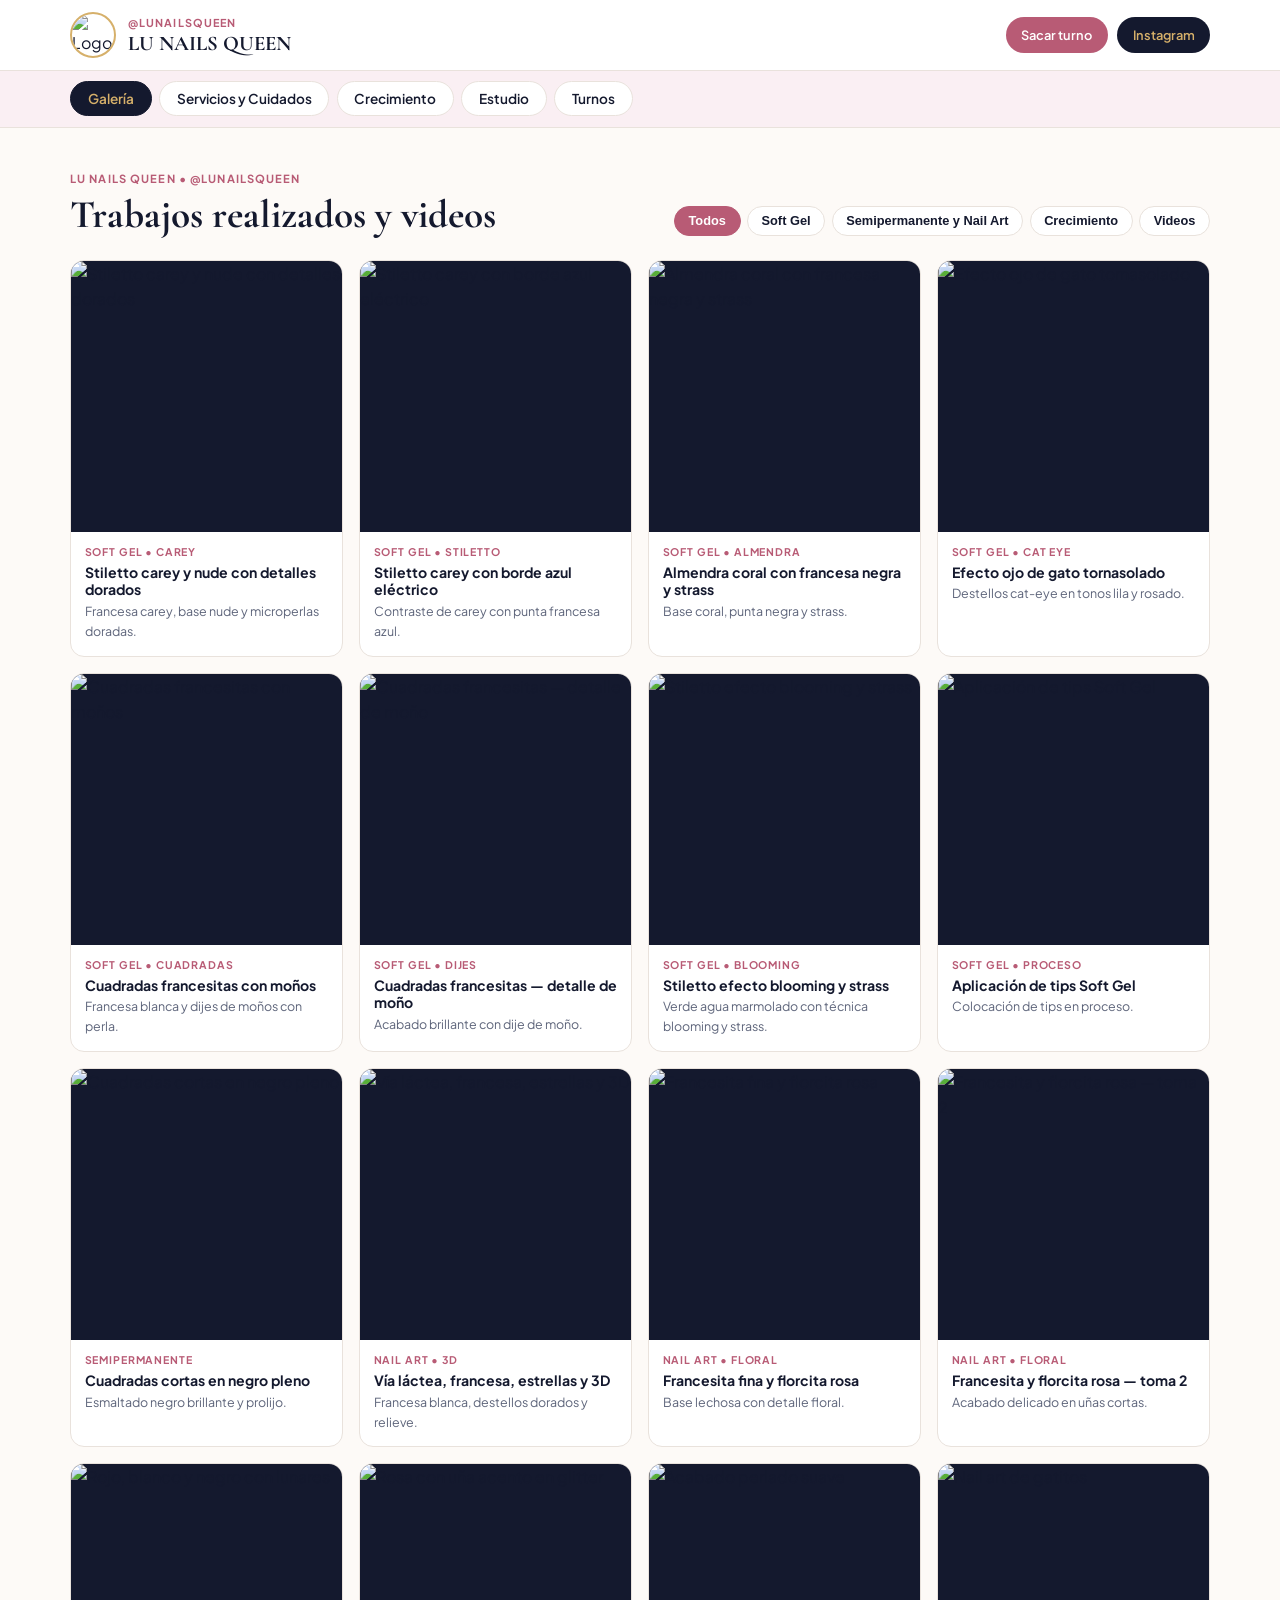
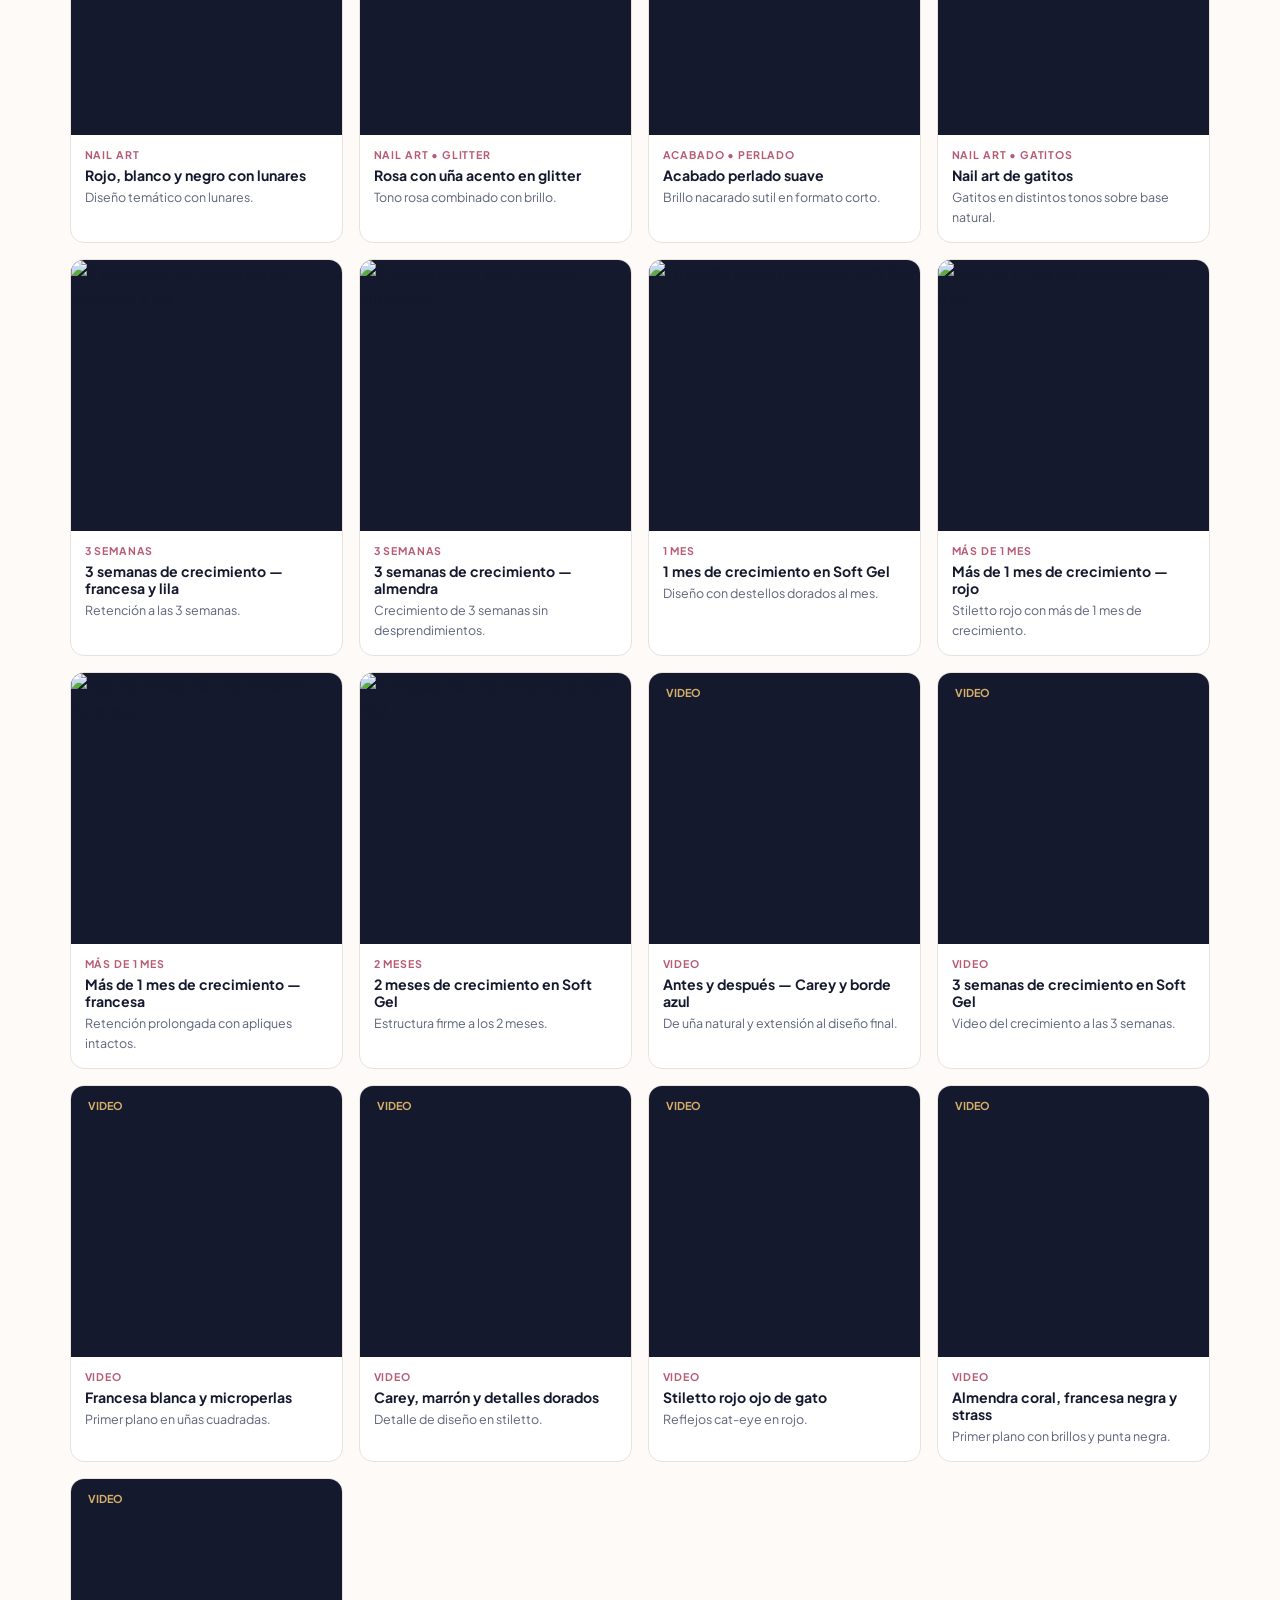
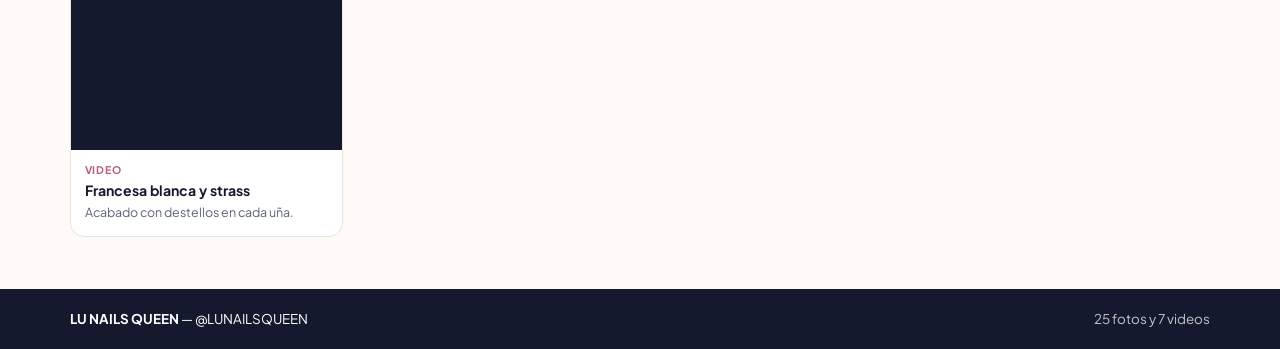
==== index.html @ 3d51d1a7 "Add files via upload" ====
<!DOCTYPE html>
<html lang="es">
<head>
  <meta charset="UTF-8" />
  <meta name="viewport" content="width=device-width, initial-scale=1.0" />
  <title>LU NAILS QUEEN — @LUNAILSQUEEN</title>
  <link rel="preconnect" href="https://fonts.googleapis.com" />
  <link rel="preconnect" href="https://fonts.gstatic.com" crossorigin />
  <link
    href="https://fonts.googleapis.com/css2?family=Cormorant+Garamond:wght@600;700&family=Plus+Jakarta+Sans:wght@400;500;600;700&display=swap"
    rel="stylesheet"
  />
  <!-- Ruta relativa a la hoja de estilos en la misma carpeta -->
  <link rel="stylesheet" href="styles.css" />
</head>
<body>
  <header class="topbar">
    <div class="wrap topbar-inner">
      <a href="#top" class="brand" data-tab-jump="galeria">
        <img id="logo-img" alt="Logo LU NAILS QUEEN" />
        <div>
          <span class="handle">@LUNAILSQUEEN</span>
          <strong>LU NAILS QUEEN</strong>
        </div>
      </a>
      <div class="actions">
        <button type="button" class="btn rose sm" data-tab-jump="turnos">Sacar turno</button>
        <a
          href="https://www.instagram.com/lunailsqueen/"
          target="_blank"
          rel="noopener noreferrer"
          class="btn primary sm"
        >
          Instagram
        </a>
      </div>
    </div>
  </header>

  <nav class="tabs-nav" aria-label="Secciones">
    <div class="wrap tabs-row" role="tablist">
      <button type="button" class="tab-btn active" role="tab" aria-selected="true" data-tab="galeria">
        Galería
      </button>
      <button type="button" class="tab-btn" role="tab" aria-selected="false" data-tab="servicios">
        Servicios y Cuidados
      </button>
      <button type="button" class="tab-btn" role="tab" aria-selected="false" data-tab="crecimiento">
        Crecimiento
      </button>
      <button type="button" class="tab-btn" role="tab" aria-selected="false" data-tab="estudio">
        Estudio
      </button>
      <button type="button" class="tab-btn" role="tab" aria-selected="false" data-tab="turnos">
        Turnos
      </button>
    </div>
  </nav>

  <main class="main" id="top">
    <div class="wrap">
      <!-- Pestaña 1: Galería -->
      <section id="panel-galeria" class="panel active" role="tabpanel">
        <div class="panel-head">
          <div>
            <span class="tag">LU NAILS QUEEN • @LUNAILSQUEEN</span>
            <h1>Trabajos realizados y videos</h1>
          </div>
          <div class="filters" id="filters"></div>
        </div>
        <div class="grid" id="gallery"></div>
      </section>

      <!-- Pestaña 2: Servicios y Cuidados -->
      <section id="panel-servicios" class="panel" role="tabpanel">
        <div class="panel-head">
          <div>
            <span class="tag">Técnicas y mantenimiento</span>
            <h2>Servicios y cuidado de la uña natural</h2>
            <p class="sub">
              Conocé cada servicio y respetá los tiempos recomendados para cuidar la uña natural.
            </p>
          </div>
        </div>

        <div class="services-grid">
          <article class="service-card">
            <span class="tag">Sobre uña natural</span>
            <h3>Esmaltado Semipermanente</h3>
            <p>
              Se realiza sobre la uña natural con esmaltes especiales que secan y endurecen mediante una lámpara UV/LED, aportando color, brillo y mayor duración que un esmalte convencional.
            </p>
            <p>
              No aporta una extensión ni un refuerzo estructural significativo. Se recomienda realizar el retiro profesional para evitar dañar la lámina ungueal.
            </p>
            <div class="service-foot">
              <span class="service-time">Duración aproximada: 15 a 21 días</span>
              <button type="button" class="btn primary sm" data-book="Esmaltado Semipermanente">
                Pedir turno
              </button>
            </div>
          </article>

          <article class="service-card">
            <span class="tag">Refuerzo sobre uña natural</span>
            <h3>Kapping Gel</h3>
            <p>
              Consiste en aplicar una capa de gel constructor o material de refuerzo sobre la uña natural, sin modificar considerablemente su largo.
            </p>
            <p>
              Su función es aportar mayor estructura, resistencia y protección, ayudando a prevenir quiebres y permitiendo mantener el largo natural de las uñas. Es ideal para fortalecer sin recurrir a una extensión.
            </p>
            <div class="service-foot">
              <span class="service-time">Mantenimiento recomendado: cada 15 a 21 días</span>
              <button type="button" class="btn primary sm" data-book="Kapping Gel">
                Pedir turno
              </button>
            </div>
          </article>

          <article class="service-card">
            <span class="tag">Extensión flexible</span>
            <h3>Soft Gel</h3>
            <p>
              Sistema de extensión de uñas que utiliza tips de gel flexible que cubren la superficie de la uña natural y se adhieren mediante un gel especial, curado en lámpara UV/LED.
            </p>
            <p>
              Permite modificar el largo y la forma con un acabado uniforme, delicado y natural, sin realizar una construcción tradicional con acrílico o gel esculpido.
            </p>
            <div class="service-foot">
              <span class="service-time">
                Mantenimiento: cada 15 a 21 días (hasta 28 días en casos muy especiales, previa evaluación profesional)
              </span>
              <button type="button" class="btn primary sm" data-book="Soft Gel">
                Pedir turno
              </button>
            </div>
          </article>
        </div>

        <aside class="care-card">
          <span class="tag">Salud ungueal</span>
          <h3>Importancia del retiro y renovación del servicio</h3>
          <p>
            El retiro y la renovación del producto deben realizarse cada <strong>15 a 21 días (2 a 3 semanas)</strong>, dependiendo del crecimiento natural de la uña y del estado del servicio. Respetar estos tiempos es fundamental para mantener la salud de la uña natural y evitar posibles complicaciones.
          </p>
          <p>
            A medida que la uña crece, el producto pierde su distribución y equilibrio inicial, lo que puede generar desprendimientos entre el material y la uña natural. Cuando se producen estos espacios, puede ingresar y quedar retenida humedad, creando un ambiente favorable para la proliferación de bacterias y hongos. Además, el crecimiento modifica el punto de equilibrio y puede generar mayor efecto de palanca, aumentando el riesgo de quiebres, lesiones y daños en la uña natural.
          </p>
          <p>
            Superar los 21 días no significa que necesariamente se desarrollarán hongos o bacterias; sin embargo, cuando existen desprendimientos, filtraciones o acumulación de humedad, el riesgo aumenta. Por este motivo se recomienda no prolongar innecesariamente el tiempo entre servicios y realizar el retiro correspondiente, evaluar el estado de la uña natural y renovar dentro del período indicado (en Soft Gel, no prolongar más allá de los 21 días de forma habitual; solo hasta 28 días en casos muy especiales previa evaluación profesional).
          </p>
        </aside>
      </section>

      <!-- Pestaña 3: Crecimiento -->
      <section id="panel-crecimiento" class="panel" role="tabpanel">
        <div class="panel-head">
          <div>
            <span class="tag">Duración comprobada</span>
            <h2>Crecimiento en Soft Gel</h2>
            <p class="sub">Registros a las 3 semanas, 1 mes, más de 1 mes y 2 meses.</p>
          </div>
          <button type="button" class="btn rose sm" data-book="Retiro y renovación">
            Pedir turno de renovación
          </button>
        </div>
        <div class="grid" id="growth"></div>
      </section>

      <!-- Pestaña 4: Estudio -->
      <section id="panel-estudio" class="panel" role="tabpanel">
        <div class="studio-grid">
          <div class="studio-pics">
            <img id="studio-work-img" alt="Lu trabajando en el estudio" />
            <img id="studio-tips-img" alt="Aplicación de tips Soft Gel" />
          </div>
          <div class="studio-copy">
            <span class="tag">El espacio</span>
            <h2>Atención cuidada en cada detalle</h2>
            <p>
              Desde la preparación de la uña natural y colocación de tips Soft Gel hasta diseños con ojo de gato, blooming, francesitas, strass y dijes.
            </p>
            <div class="actions">
              <button type="button" class="btn rose" data-tab-jump="turnos">Sacar turno</button>
              <a
                href="https://www.instagram.com/lunailsqueen/"
                target="_blank"
                rel="noopener noreferrer"
                class="btn primary"
              >
                @LUNAILSQUEEN
              </a>
            </div>
          </div>
        </div>
      </section>

      <!-- Pestaña 5: Turnos -->
      <section id="panel-turnos" class="panel" role="tabpanel">
        <div class="panel-head">
          <div>
            <span class="tag">Reservas</span>
            <h2>Sacar turno</h2>
            <p class="sub">Completá los datos para enviar tu consulta por WhatsApp o copiar el mensaje.</p>
          </div>
        </div>

        <div class="booking-box">
          <form class="booking-form" id="booking-form">
            <div class="form-row">
              <div class="field">
                <label for="client-name">Tu nombre</label>
                <input type="text" id="client-name" placeholder="Ej: Valentina" required />
              </div>
              <div class="field">
                <label for="service-select">Servicio</label>
                <select id="service-select">
                  <option value="Soft Gel">Soft Gel</option>
                  <option value="Kapping Gel">Kapping Gel</option>
                  <option value="Esmaltado Semipermanente">Esmaltado Semipermanente</option>
                  <option value="Retiro y renovación">Retiro y renovación</option>
                </select>
              </div>
            </div>

            <div class="form-row">
              <div class="field">
                <label for="pref-day">Día preferido</label>
                <input type="text" id="pref-day" placeholder="Ej: Esta semana / Viernes" />
              </div>
              <div class="field">
                <label for="pref-time">Horario preferido</label>
                <select id="pref-time">
                  <option value="Mañana">Mañana</option>
                  <option value="Tarde">Tarde</option>
                  <option value="A coordinar">A coordinar</option>
                </select>
              </div>
            </div>

            <div class="field">
              <label for="design-notes">Formato, largo o diseño</label>
              <textarea id="design-notes" placeholder="Contanos qué estilo te gusta o si tenés producto actual..."></textarea>
            </div>

            <p class="status-note" id="booking-status"></p>

            <div class="actions">
              <button type="submit" class="btn rose">Enviar por WhatsApp</button>
              <button type="button" class="btn ghost" id="copy-msg">Copiar mensaje</button>
              <a
                href="https://www.instagram.com/lunailsqueen/"
                target="_blank"
                rel="noopener noreferrer"
                class="btn primary"
              >
                Abrir Instagram
              </a>
            </div>
          </form>
        </div>
      </section>
    </div>
  </main>

  <footer class="foot">
    <div class="wrap foot-inner">
      <span><strong>LU NAILS QUEEN</strong> — @LUNAILSQUEEN</span>
      <span id="summary"></span>
    </div>
  </footer>

  <!-- Visor ampliado para fotos y videos -->
  <div class="viewer" id="viewer" aria-hidden="true">
    <div class="viewer-box">
      <div class="viewer-top">
        <span class="tag" id="viewer-tag"></span>
        <button type="button" class="viewer-close" id="viewer-close" aria-label="Cerrar">&times;</button>
      </div>
      <div class="viewer-stage" id="viewer-stage"></div>
      <div class="viewer-meta">
        <h3 id="viewer-title"></h3>
        <p id="viewer-desc"></p>
      </div>
      <div class="viewer-nav">
        <button type="button" class="btn rose sm" id="viewer-to-book">Pedir este diseño</button>
        <div class="viewer-arrows">
          <button type="button" class="btn ghost sm" id="viewer-prev">Anterior</button>
          <button type="button" class="btn primary sm" id="viewer-next">Siguiente</button>
        </div>
      </div>
    </div>
  </div>

  <script src="app.js"></script>
</body>
</html>
---- styles.css ----
/* =========================================================
   1. VARIABLES DE COLOR Y FUENTES (editá acá la paleta)
   ========================================================= */
:root {
  --bg: #fdfaf7;
  --surface: #ffffff;
  --tint: #faeff3;
  --ink: #14192e;
  --muted: #5d647a;
  --rose-deep: #b85b75;
  --gold: #d6b06a;
  --line: #e9e2dc;
  --radius: 14px;
  --serif: "Cormorant Garamond", Georgia, serif;
  --sans: "Plus Jakarta Sans", system-ui, -apple-system, sans-serif;
}

/* =========================================================
   2. REGLAS BASE Y CONTENEDOR CENTRAL
   ========================================================= */
*, *::before, *::after {
  box-sizing: border-box;
  margin: 0;
  padding: 0;
}

body {
  font-family: var(--sans);
  background: var(--bg);
  color: var(--ink);
  line-height: 1.6;
}

img, video {
  display: block;
  max-width: 100%;
}

.wrap {
  width: min(1140px, 92%);
  margin: 0 auto;
}

/* =========================================================
   3. ENCABEZADO Y BARRA DE PESTAÑAS
   ========================================================= */
.topbar {
  background: var(--surface);
  border-bottom: 1px solid var(--line);
}

.topbar-inner {
  display: flex;
  align-items: center;
  justify-content: space-between;
  gap: 1rem;
  min-height: 70px;
  padding: 0.5rem 0;
  flex-wrap: wrap;
}

.brand {
  display: flex;
  align-items: center;
  gap: 0.75rem;
  text-decoration: none;
  color: var(--ink);
}

.brand img {
  width: 46px;
  height: 46px;
  border-radius: 50%;
  object-fit: cover;
  border: 2px solid var(--gold);
  flex-shrink: 0;
}

.handle {
  display: block;
  font-size: 0.68rem;
  font-weight: 700;
  letter-spacing: 0.1em;
  color: var(--rose-deep);
}

.brand strong {
  font-family: var(--serif);
  font-size: 1.3rem;
  line-height: 1.05;
}

.tabs-nav {
  background: var(--tint);
  border-bottom: 1px solid var(--line);
  position: sticky;
  top: 0;
  z-index: 20;
}

.tabs-row {
  display: flex;
  gap: 0.45rem;
  padding: 0.65rem 0;
  overflow-x: auto;
  scrollbar-width: none;
}

.tabs-row::-webkit-scrollbar {
  display: none;
}

.tab-btn {
  flex-shrink: 0;
  padding: 0.5rem 1.05rem;
  border-radius: 999px;
  border: 1px solid var(--line);
  background: var(--surface);
  color: var(--ink);
  font-family: var(--sans);
  font-size: 0.85rem;
  font-weight: 600;
  cursor: pointer;
}

.tab-btn.active {
  background: var(--ink);
  color: var(--gold);
  border-color: var(--ink);
}

/* =========================================================
   4. PESTAÑAS (SOLO SE VE LA PESTAÑA CON CLASE .active)
   ========================================================= */
.main {
  padding: 2.25rem 0 3.25rem;
}

.panel {
  display: none;
}

.panel.active {
  display: block;
}

.panel-head {
  display: flex;
  align-items: flex-end;
  justify-content: space-between;
  gap: 1rem;
  margin-bottom: 1.5rem;
  flex-wrap: wrap;
}

.tag {
  display: inline-block;
  font-size: 0.7rem;
  font-weight: 700;
  text-transform: uppercase;
  letter-spacing: 0.1em;
  color: var(--rose-deep);
  margin-bottom: 0.3rem;
}

.panel-head h1, .panel-head h2, .care-card h3 {
  font-family: var(--serif);
  font-size: clamp(1.8rem, 3.4vw, 2.45rem);
  line-height: 1.1;
}

.sub {
  color: var(--muted);
  font-size: 0.9rem;
  margin-top: 0.3rem;
  max-width: 62ch;
}

/* =========================================================
   5. FILTROS Y GRILLA DE GALERÍA / CRECIMIENTO
   ========================================================= */
.filters {
  display: flex;
  gap: 0.4rem;
  flex-wrap: wrap;
}

.filter-btn {
  padding: 0.4rem 0.85rem;
  border-radius: 999px;
  border: 1px solid var(--line);
  background: var(--surface);
  color: var(--ink);
  font-size: 0.8rem;
  font-weight: 600;
  cursor: pointer;
}

.filter-btn.active {
  background: var(--rose-deep);
  color: #ffffff;
  border-color: var(--rose-deep);
}

.grid {
  display: grid;
  grid-template-columns: repeat(4, minmax(0, 1fr));
  gap: 1rem;
}

.card {
  background: var(--surface);
  border: 1px solid var(--line);
  border-radius: var(--radius);
  overflow: hidden;
  display: flex;
  flex-direction: column;
  cursor: pointer;
  transition: transform 0.15s ease;
}

.card:hover {
  transform: translateY(-2px);
}

.thumb {
  position: relative;
  aspect-ratio: 1 / 1;
  background: #14192e;
  overflow: hidden;
}

.thumb img, .thumb video {
  width: 100%;
  height: 100%;
  object-fit: cover;
}

.badge {
  position: absolute;
  top: 0.5rem;
  left: 0.5rem;
  padding: 0.2rem 0.55rem;
  border-radius: 999px;
  background: rgba(20, 25, 46, 0.86);
  color: var(--gold);
  font-size: 0.68rem;
  font-weight: 700;
}

.card-body {
  padding: 0.75rem 0.85rem 0.85rem;
  display: flex;
  flex-direction: column;
  gap: 0.2rem;
}

.card-cat {
  font-size: 0.66rem;
  font-weight: 700;
  text-transform: uppercase;
  letter-spacing: 0.08em;
  color: var(--rose-deep);
}

.card-title {
  font-size: 0.88rem;
  font-weight: 700;
  line-height: 1.25;
}

.card-desc {
  font-size: 0.78rem;
  color: var(--muted);
}

/* =========================================================
   6. SERVICIOS, CUIDADOS, ESTUDIO Y TURNOS
   ========================================================= */
.services-grid {
  display: grid;
  grid-template-columns: repeat(3, minmax(0, 1fr));
  gap: 1.1rem;
  margin-bottom: 1.6rem;
}

.service-card {
  background: var(--surface);
  border: 1px solid var(--line);
  border-radius: var(--radius);
  padding: 1.2rem;
  display: flex;
  flex-direction: column;
  gap: 0.6rem;
}

.service-card h3 {
  font-family: var(--serif);
  font-size: 1.5rem;
  line-height: 1.1;
}

.service-card p {
  font-size: 0.88rem;
  color: var(--muted);
}

.service-foot {
  margin-top: auto;
  padding-top: 0.75rem;
  border-top: 1px solid var(--line);
  display: flex;
  flex-direction: column;
  gap: 0.65rem;
}

.service-time {
  font-size: 0.82rem;
  font-weight: 600;
  color: var(--ink);
}

.care-card {
  background: var(--tint);
  border: 1px solid rgba(214, 176, 106, 0.55);
  border-left: 4px solid var(--rose-deep);
  border-radius: var(--radius);
  padding: 1.3rem 1.45rem;
  display: flex;
  flex-direction: column;
  gap: 0.6rem;
}

.care-card h3 {
  font-size: 1.5rem;
}

.care-card p {
  font-size: 0.9rem;
  color: var(--muted);
}

.care-card strong {
  color: var(--ink);
}

.studio-grid {
  display: grid;
  grid-template-columns: 0.95fr 1.05fr;
  gap: 2rem;
  align-items: center;
}

.studio-pics {
  display: grid;
  grid-template-columns: 1fr 1fr;
  gap: 0.75rem;
}

.studio-pics img {
  width: 100%;
  aspect-ratio: 3 / 4;
  max-height: 290px;
  object-fit: cover;
  border-radius: var(--radius);
  border: 1px solid var(--line);
}

.studio-copy p {
  color: var(--muted);
  margin: 0.65rem 0 1.15rem;
  max-width: 50ch;
  font-size: 0.94rem;
}

.booking-box {
  max-width: 680px;
  background: var(--surface);
  border: 1px solid var(--line);
  border-radius: var(--radius);
  padding: 1.4rem;
}

.booking-form {
  display: flex;
  flex-direction: column;
  gap: 0.85rem;
}

.form-row {
  display: grid;
  grid-template-columns: 1fr 1fr;
  gap: 0.75rem;
}

.field {
  display: flex;
  flex-direction: column;
  gap: 0.3rem;
}

.field label {
  font-size: 0.8rem;
  font-weight: 700;
}

.field input, .field select, .field textarea {
  width: 100%;
  padding: 0.6rem 0.75rem;
  border-radius: 10px;
  border: 1px solid var(--line);
  background: var(--bg);
  font-family: var(--sans);
  font-size: 0.88rem;
  color: var(--ink);
}

.field textarea {
  min-height: 76px;
  resize: vertical;
}

.status-note {
  font-size: 0.82rem;
  color: var(--rose-deep);
  font-weight: 600;
  min-height: 1.2em;
}

/* =========================================================
   7. BOTONES, VISOR MODAL Y PIE DE PÁGINA
   ========================================================= */
.btn {
  display: inline-flex;
  align-items: center;
  justify-content: center;
  padding: 0.62rem 1.2rem;
  border-radius: 999px;
  font-family: var(--sans);
  font-size: 0.85rem;
  font-weight: 600;
  text-decoration: none;
  border: 1px solid transparent;
  cursor: pointer;
}

.btn.sm {
  padding: 0.45rem 0.9rem;
  font-size: 0.8rem;
}

.btn.primary {
  background: var(--ink);
  color: var(--gold);
}

.btn.rose {
  background: var(--rose-deep);
  color: #ffffff;
}

.btn.ghost {
  background: var(--surface);
  color: var(--ink);
  border-color: var(--line);
}

.actions {
  display: flex;
  gap: 0.6rem;
  flex-wrap: wrap;
}

.viewer {
  position: fixed;
  inset: 0;
  z-index: 50;
  display: none;
  align-items: center;
  justify-content: center;
  padding: 1rem;
  background: rgba(14, 18, 34, 0.78);
}

.viewer.open {
  display: flex;
}

.viewer-box {
  width: min(620px, 100%);
  max-height: 90vh;
  overflow-y: auto;
  background: var(--surface);
  border-radius: var(--radius);
  padding: 1rem;
  display: flex;
  flex-direction: column;
  gap: 0.75rem;
}

.viewer-top {
  display: flex;
  align-items: center;
  justify-content: space-between;
}

.viewer-close {
  width: 32px;
  height: 32px;
  border-radius: 50%;
  border: 1px solid var(--line);
  background: var(--bg);
  font-size: 1.2rem;
  line-height: 1;
  cursor: pointer;
}

.viewer-stage {
  display: flex;
  justify-content: center;
  background: #14192e;
  border-radius: 10px;
  overflow: hidden;
  max-height: 54vh;
}

.viewer-stage img, .viewer-stage video {
  max-height: 54vh;
  width: auto;
  max-width: 100%;
  object-fit: contain;
}

.viewer-meta h3 {
  font-family: var(--serif);
  font-size: 1.35rem;
  line-height: 1.15;
}

.viewer-meta p {
  font-size: 0.85rem;
  color: var(--muted);
}

.viewer-nav {
  display: flex;
  justify-content: space-between;
  align-items: center;
  gap: 0.5rem;
  flex-wrap: wrap;
}

.viewer-arrows {
  display: flex;
  gap: 0.45rem;
}

.foot {
  background: var(--ink);
  color: #ffffff;
  padding: 1.2rem 0;
  font-size: 0.84rem;
}

.foot-inner {
  display: flex;
  justify-content: space-between;
  gap: 1rem;
  flex-wrap: wrap;
}

#summary {
  color: rgba(255, 255, 255, 0.75);
}

/* =========================================================
   8. ADAPTACIÓN A TABLETS Y CELULARES
   ========================================================= */
@media (max-width: 960px) {
  .services-grid {
    grid-template-columns: 1fr;
  }
  .grid {
    grid-template-columns: repeat(3, minmax(0, 1fr));
  }
}

@media (max-width: 720px) {
  .studio-grid, .form-row {
    grid-template-columns: 1fr;
  }
  .grid {
    grid-template-columns: repeat(2, minmax(0, 1fr));
    gap: 0.75rem;
  }
}

@media (max-width: 420px) {
  .grid, .studio-pics {
    grid-template-columns: 1fr;
  }
}
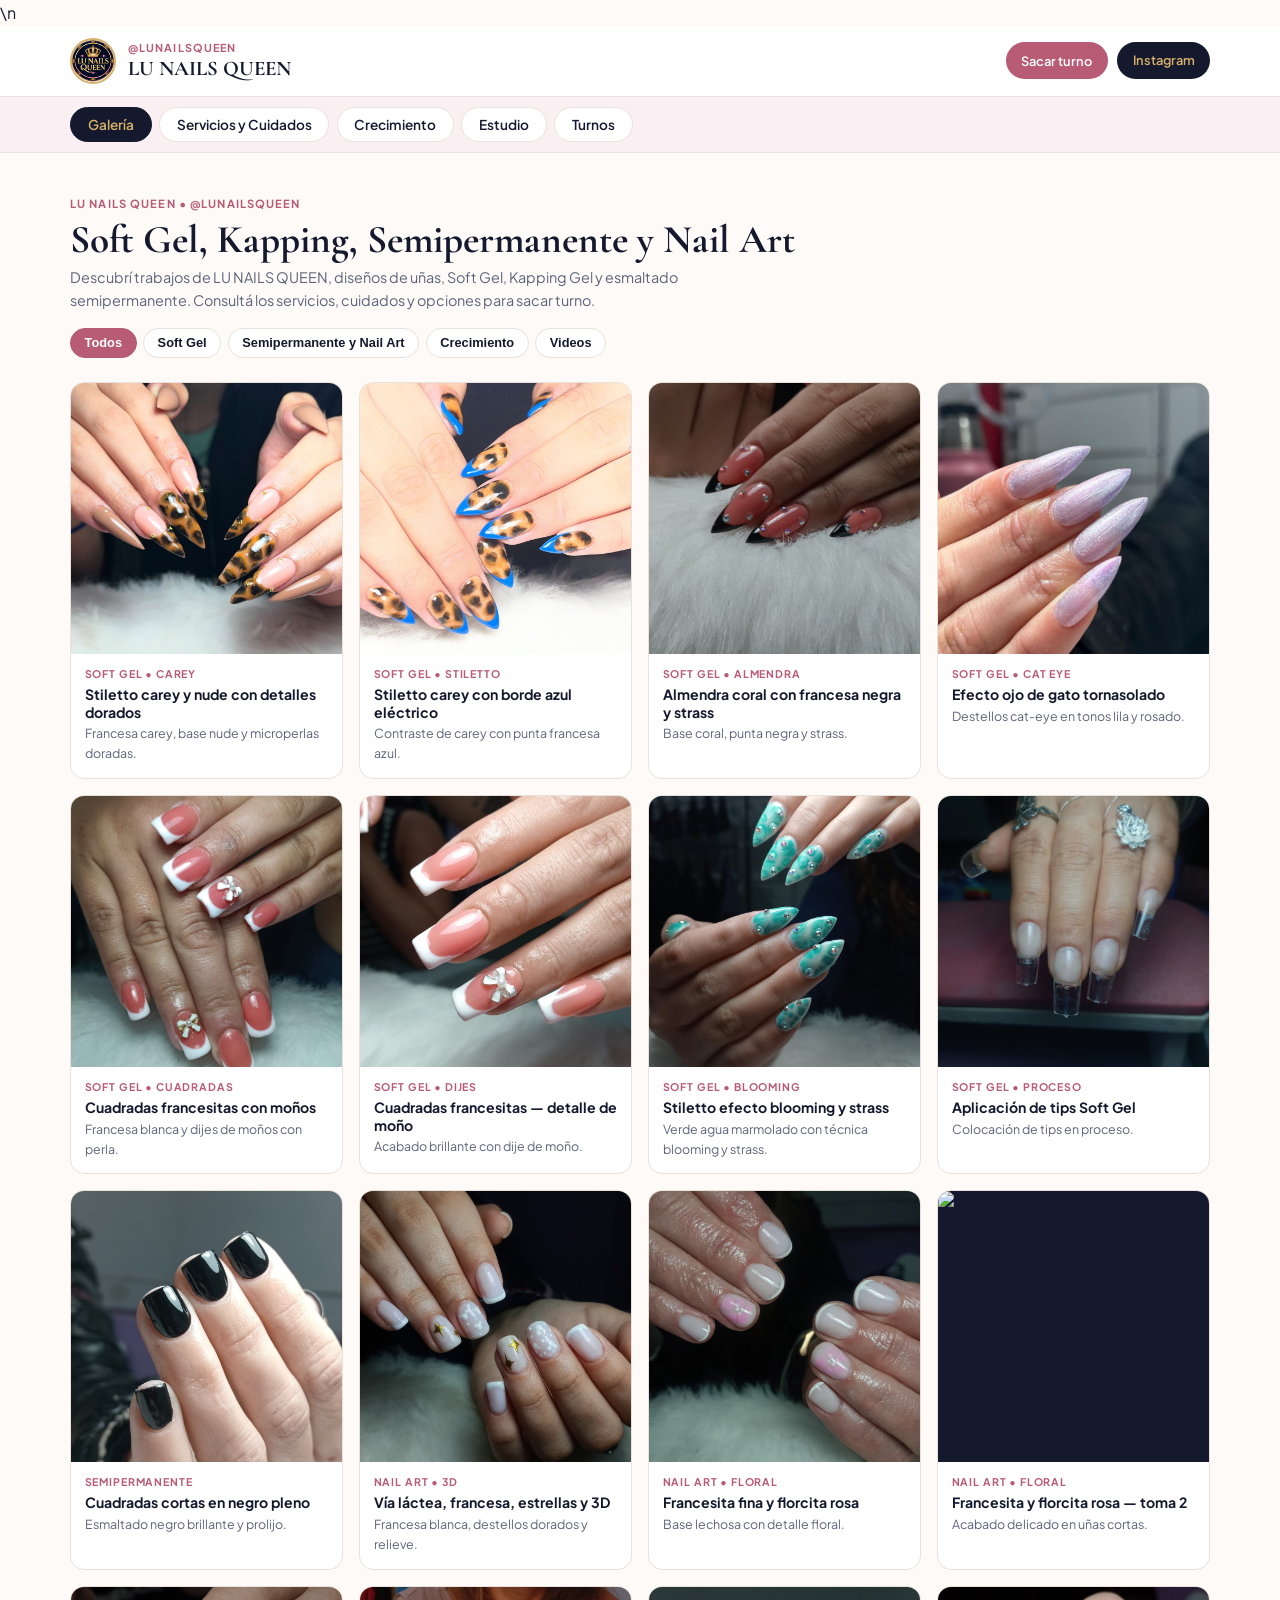
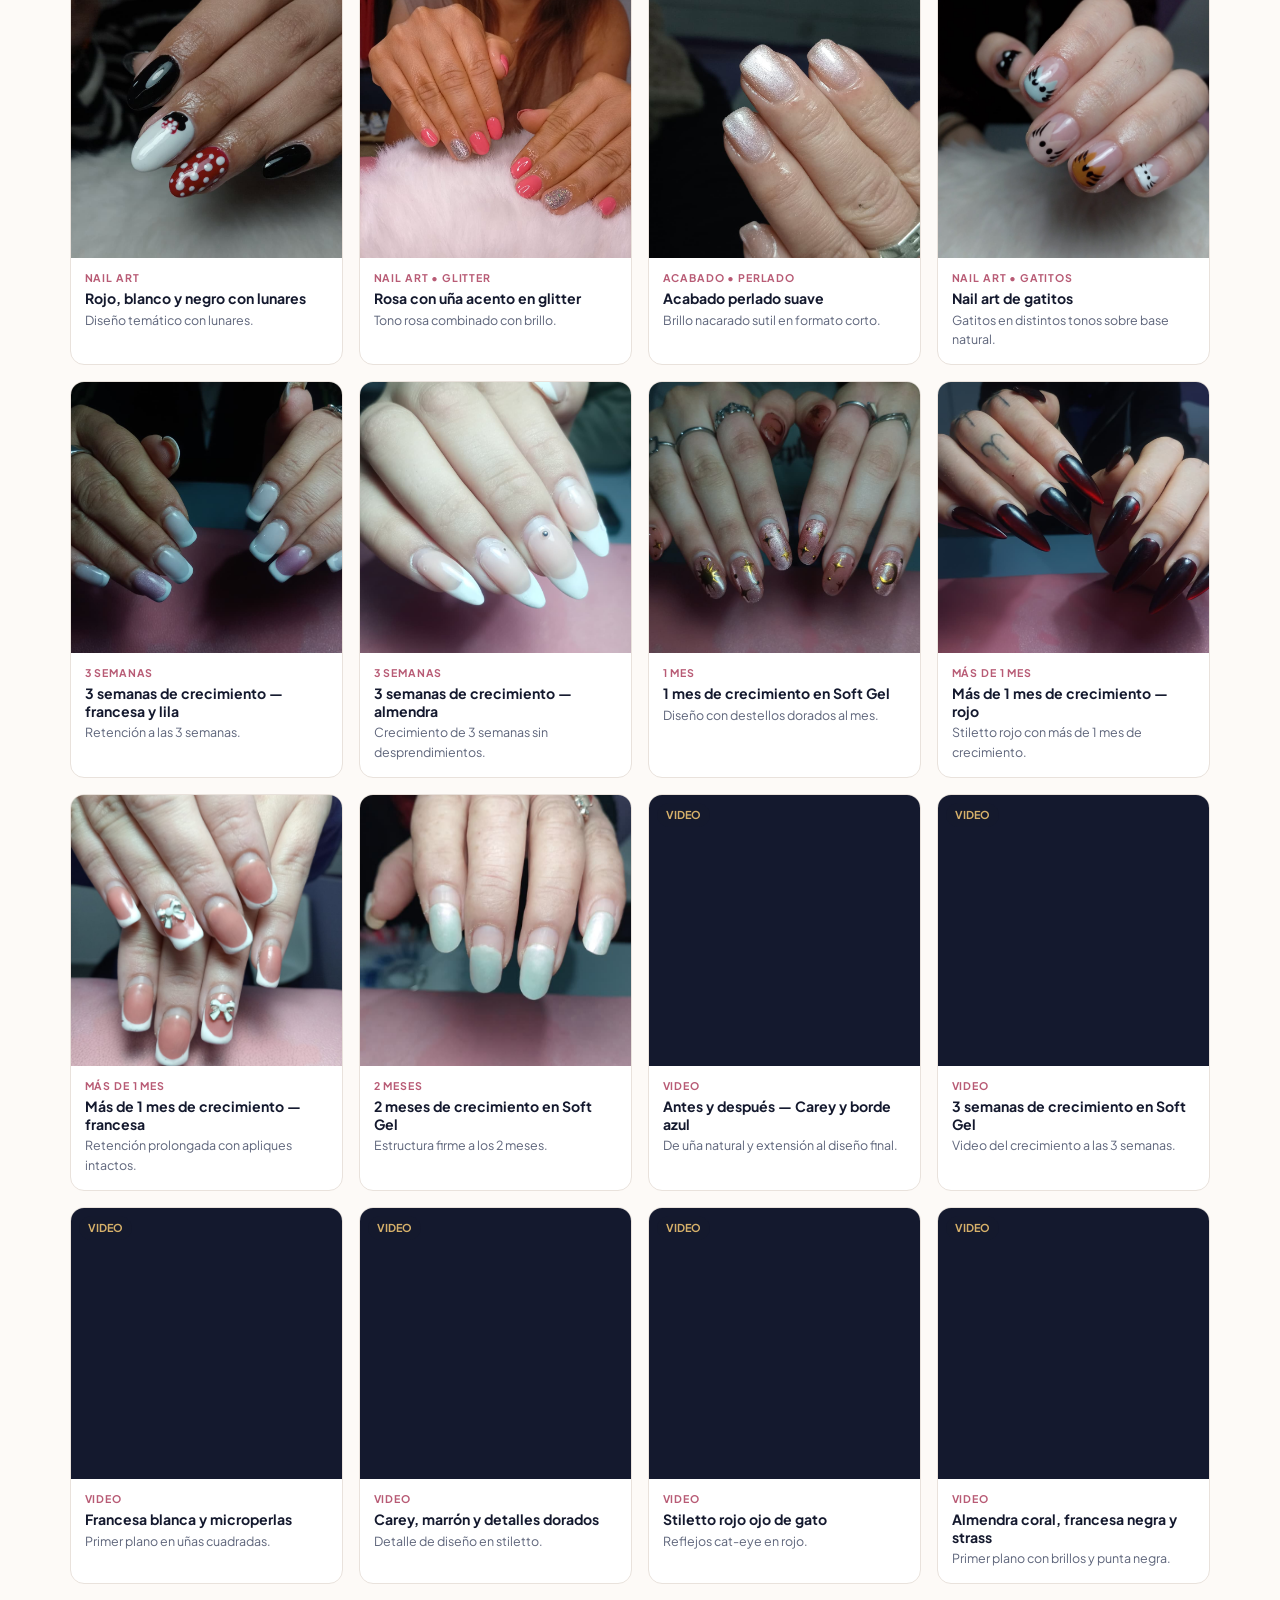
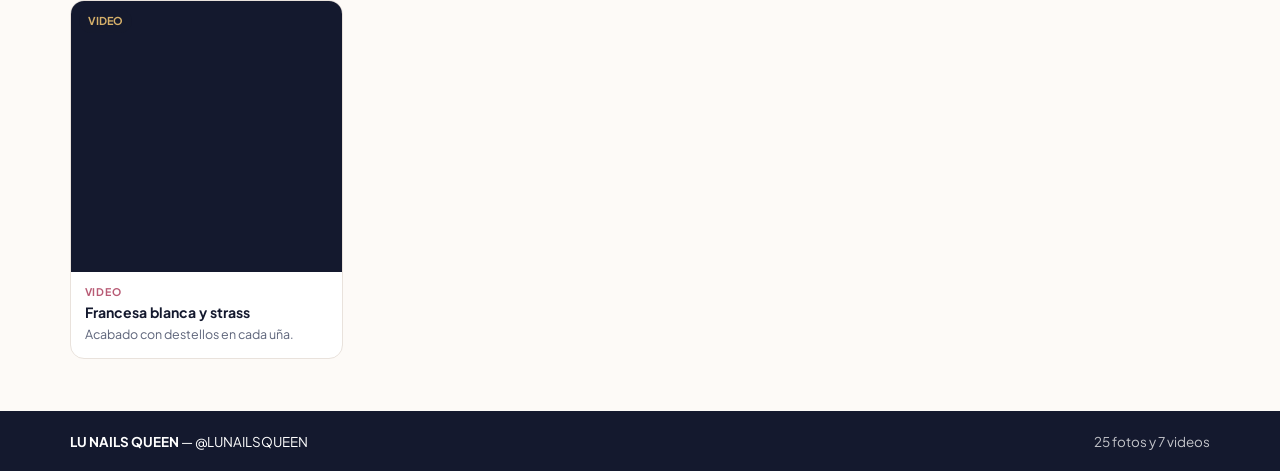
==== commit 7c7fba8f: "Add files via upload" ====
--- a/index.html
+++ b/index.html
@@ -3,7 +3,30 @@
 <head>
   <meta charset="UTF-8" />
   <meta name="viewport" content="width=device-width, initial-scale=1.0" />
-  <title>LU NAILS QUEEN — @LUNAILSQUEEN</title>
+
+  <!-- SEO básico -->
+  <title>LU NAILS QUEEN | Soft Gel, Kapping, Semipermanente y Nail Art</title>
+  <meta
+    name="description"
+    content="LU NAILS QUEEN — Soft Gel, Kapping Gel, esmaltado semipermanente y Nail Art. Mirá trabajos realizados, crecimiento, cuidados y pedí tu turno."
+  />
+  <meta name="robots" content="index, follow" />
+  <meta name="author" content="LU NAILS QUEEN" />
+  <meta name="theme-color" content="#14192e" />
+
+  <!-- SEO para compartir en redes y mensajería -->
+  <meta property="og:type" content="website" />
+  <meta property="og:title" content="LU NAILS QUEEN | Soft Gel, Kapping y Nail Art" />
+  <meta
+    property="og:description"
+    content="Conocé los trabajos de LU NAILS QUEEN, servicios, cuidados y opciones para sacar turno."
+  />
+  <meta name="twitter:card" content="summary" />
+
+  <!-- Perfil oficial -->
+  <link rel="me" href="https://www.instagram.com/lunailsqueen/" />
+
+  <link rel="icon" href="fotos/Logo.jpeg" type="image/jpeg" />
   <link rel="preconnect" href="https://fonts.googleapis.com" />
   <link rel="preconnect" href="https://fonts.gstatic.com" crossorigin />
   <link
@@ -12,8 +35,24 @@
   />
   <!-- Ruta relativa a la hoja de estilos en la misma carpeta -->
   <link rel="stylesheet" href="styles.css" />
+  <script type="application/ld+json">
+  {
+    "@context": "https://schema.org",
+    "@type": "BeautySalon",
+    "name": "LU NAILS QUEEN",
+    "sameAs": [
+      "https://www.instagram.com/lunailsqueen/"
+    ],
+    "description": "Servicios de Soft Gel, Kapping Gel, esmaltado semipermanente y Nail Art."
+  }
+  </script>
 </head>
-<body>
+<body>\n  <noscript>
+    <div class="wrap" style="padding:1rem 0;">
+      Esta página necesita JavaScript para mostrar la galería, videos, pestañas y formulario de turnos.
+    </div>
+  </noscript>
+
   <header class="topbar">
     <div class="wrap topbar-inner">
       <a href="#top" class="brand" data-tab-jump="galeria">
@@ -39,19 +78,19 @@
 
   <nav class="tabs-nav" aria-label="Secciones">
     <div class="wrap tabs-row" role="tablist">
-      <button type="button" class="tab-btn active" role="tab" aria-selected="true" data-tab="galeria">
+      <button type="button" class="tab-btn active" role="tab" aria-selected="true" data-tab="galeria" aria-controls="panel-galeria">
         Galería
       </button>
-      <button type="button" class="tab-btn" role="tab" aria-selected="false" data-tab="servicios">
+      <button type="button" class="tab-btn" role="tab" aria-selected="false" data-tab="servicios" aria-controls="panel-servicios">
         Servicios y Cuidados
       </button>
-      <button type="button" class="tab-btn" role="tab" aria-selected="false" data-tab="crecimiento">
+      <button type="button" class="tab-btn" role="tab" aria-selected="false" data-tab="crecimiento" aria-controls="panel-crecimiento">
         Crecimiento
       </button>
-      <button type="button" class="tab-btn" role="tab" aria-selected="false" data-tab="estudio">
+      <button type="button" class="tab-btn" role="tab" aria-selected="false" data-tab="estudio" aria-controls="panel-estudio">
         Estudio
       </button>
-      <button type="button" class="tab-btn" role="tab" aria-selected="false" data-tab="turnos">
+      <button type="button" class="tab-btn" role="tab" aria-selected="false" data-tab="turnos" aria-controls="panel-turnos">
         Turnos
       </button>
     </div>
@@ -64,7 +103,11 @@
         <div class="panel-head">
           <div>
             <span class="tag">LU NAILS QUEEN • @LUNAILSQUEEN</span>
-            <h1>Trabajos realizados y videos</h1>
+            <h1>Soft Gel, Kapping, Semipermanente y Nail Art</h1>
+            <p class="sub">
+              Descubrí trabajos de LU NAILS QUEEN, diseños de uñas, Soft Gel, Kapping Gel y esmaltado semipermanente. 
+              Consultá los servicios, cuidados y opciones para sacar turno.
+            </p>
           </div>
           <div class="filters" id="filters"></div>
         </div>
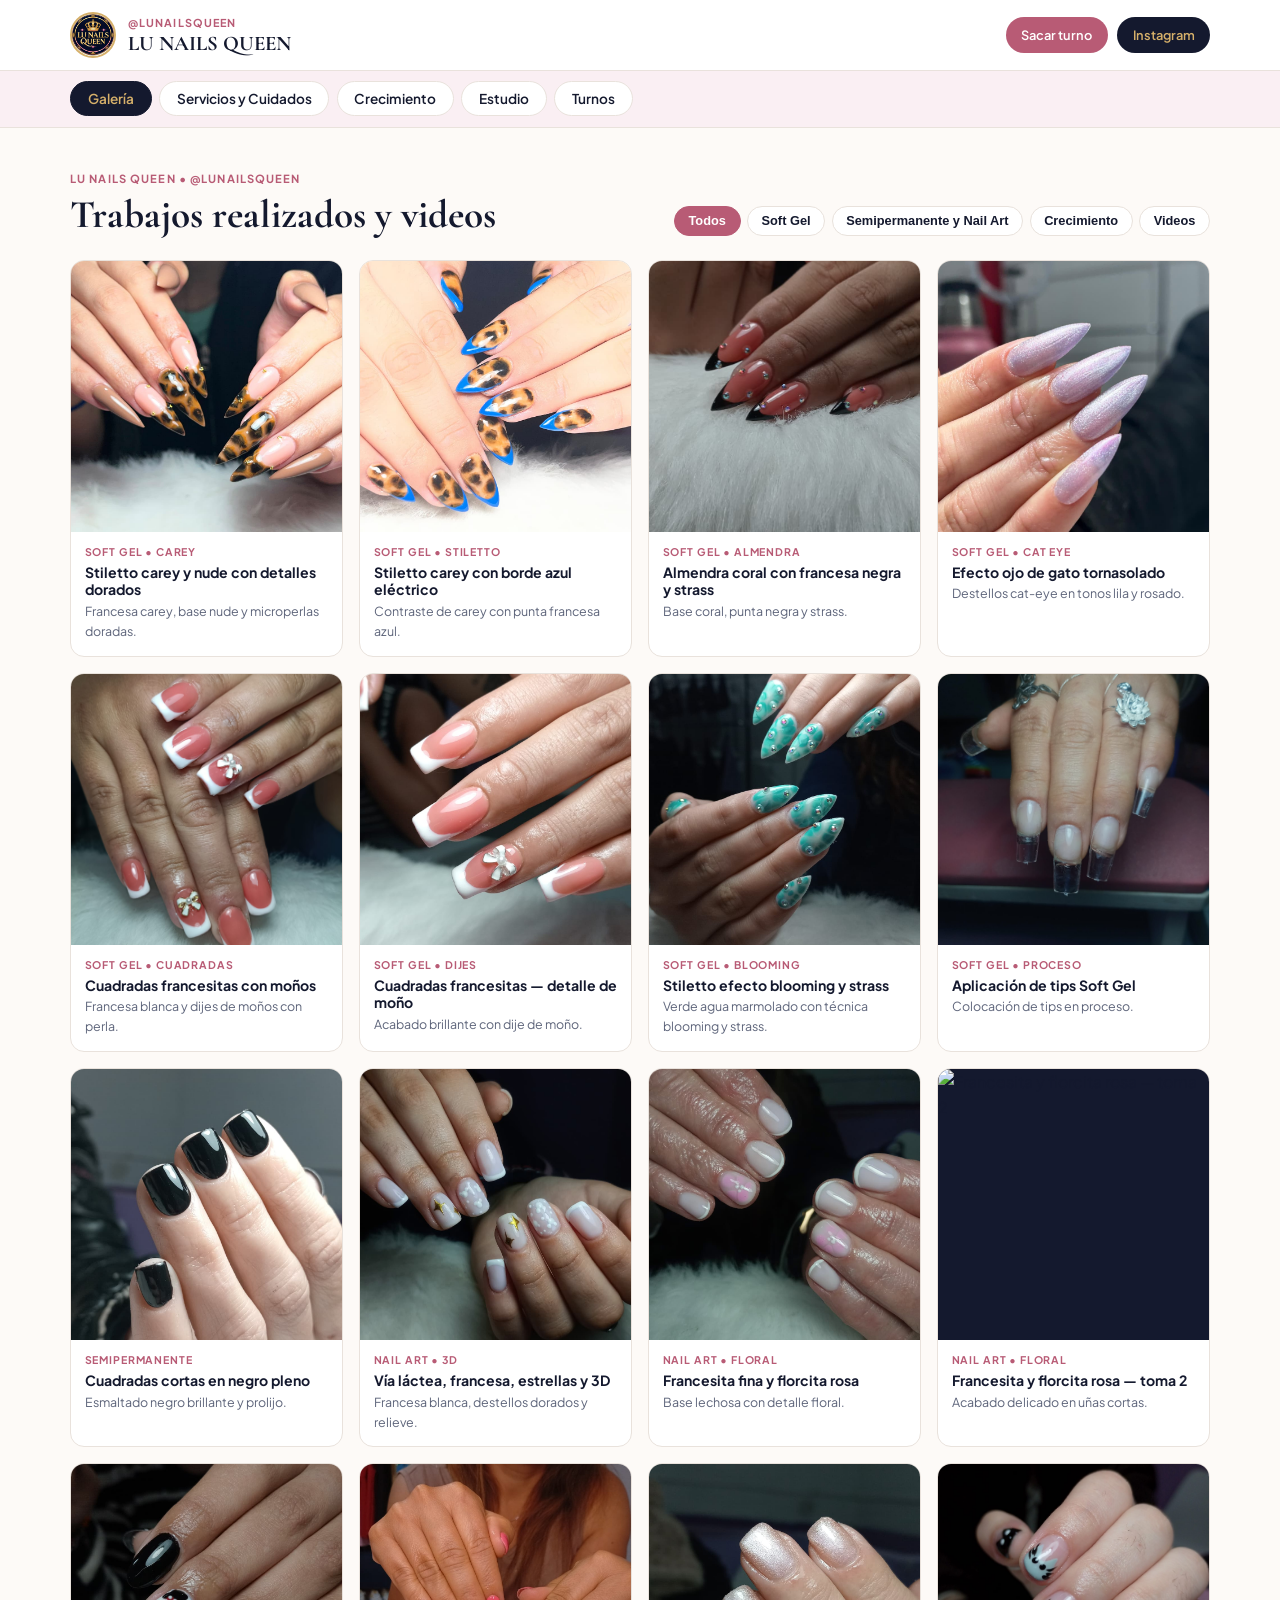
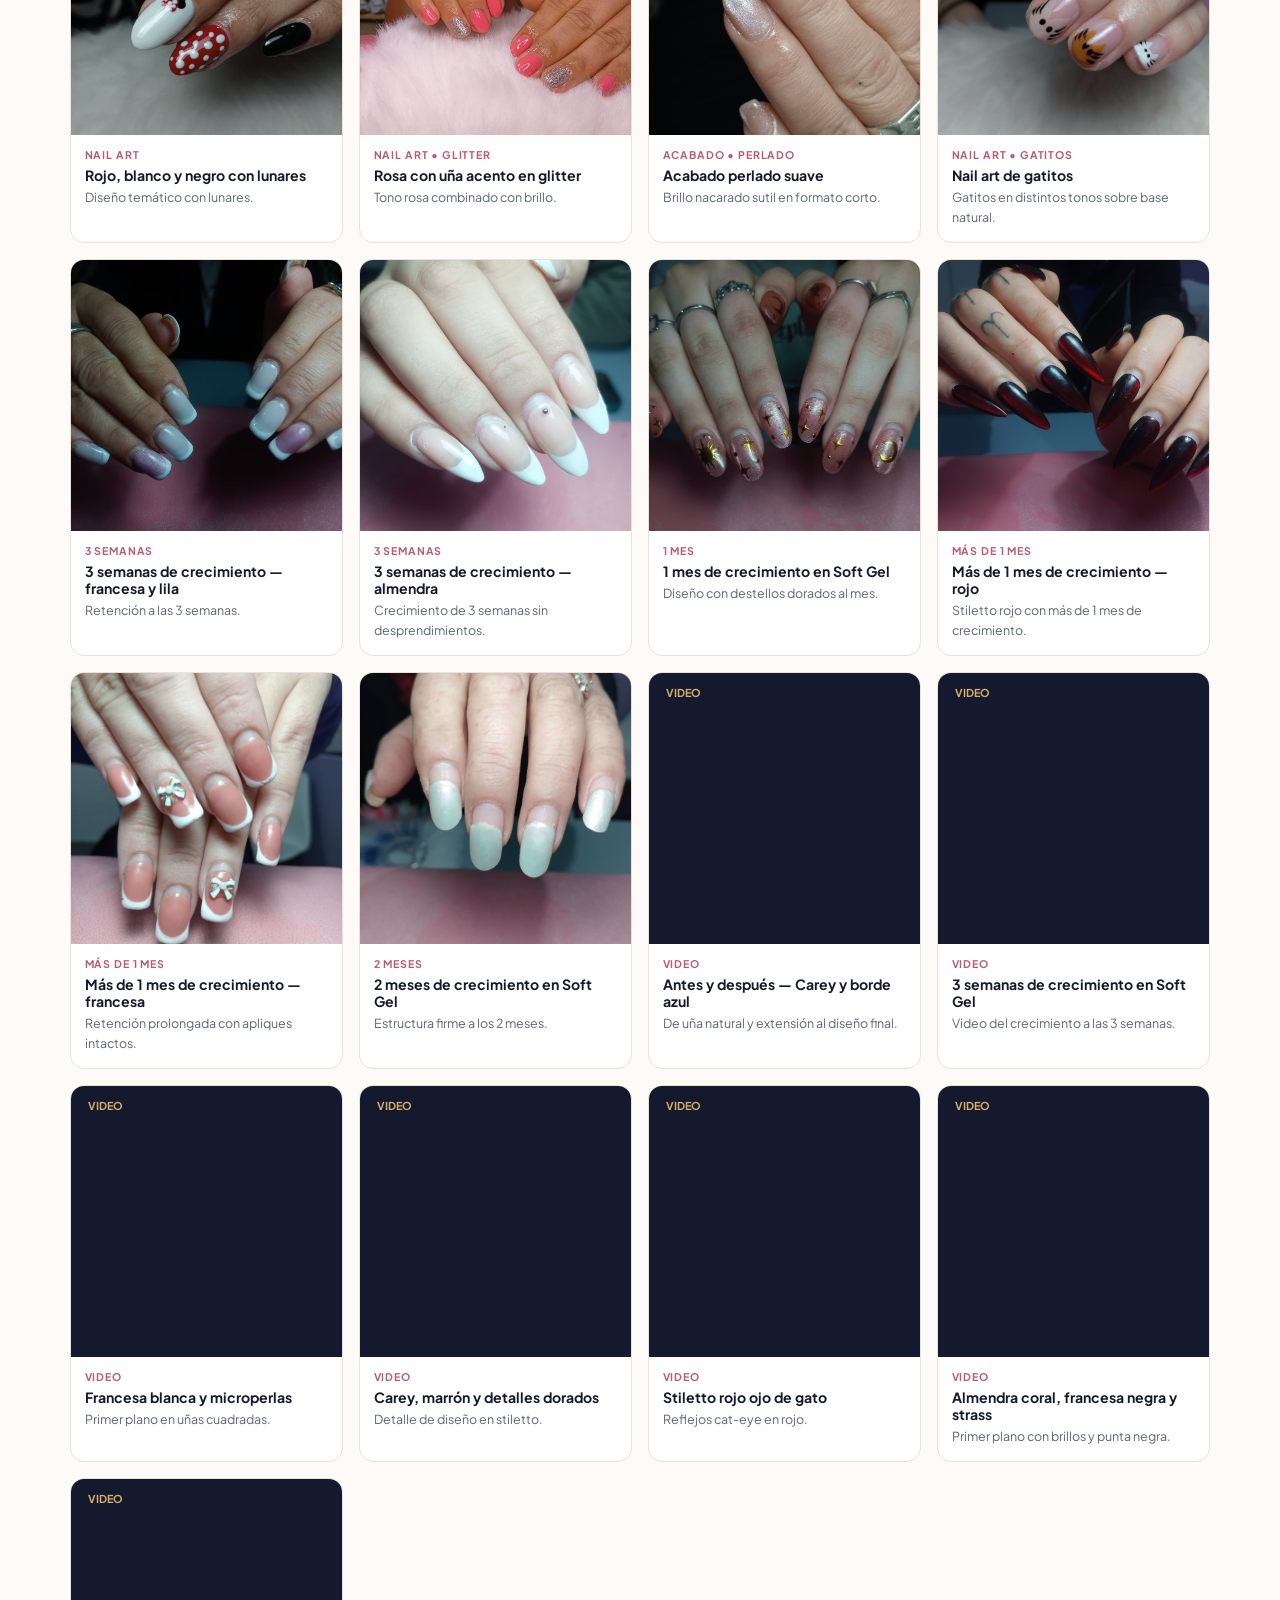
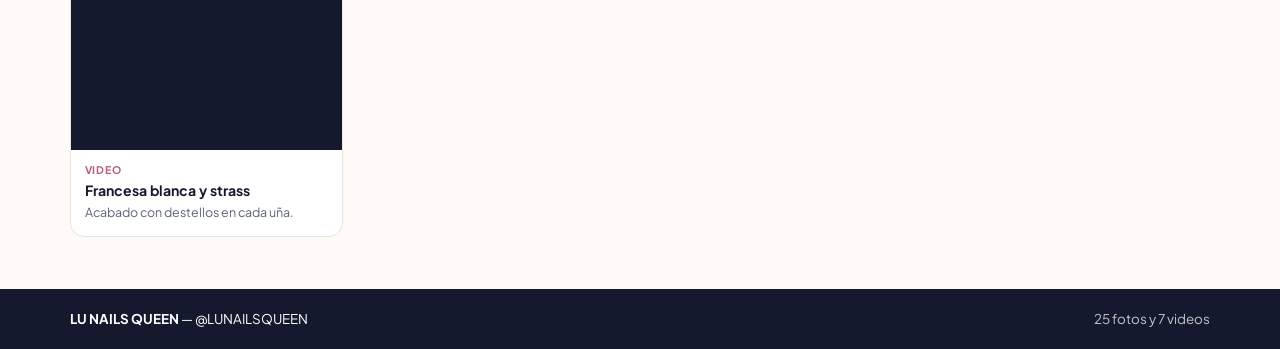
==== commit 4e7541d0: "Add files via upload" ====
--- a/index.html
+++ b/index.html
@@ -3,30 +3,7 @@
 <head>
   <meta charset="UTF-8" />
   <meta name="viewport" content="width=device-width, initial-scale=1.0" />
-
-  <!-- SEO básico -->
-  <title>LU NAILS QUEEN | Soft Gel, Kapping, Semipermanente y Nail Art</title>
-  <meta
-    name="description"
-    content="LU NAILS QUEEN — Soft Gel, Kapping Gel, esmaltado semipermanente y Nail Art. Mirá trabajos realizados, crecimiento, cuidados y pedí tu turno."
-  />
-  <meta name="robots" content="index, follow" />
-  <meta name="author" content="LU NAILS QUEEN" />
-  <meta name="theme-color" content="#14192e" />
-
-  <!-- SEO para compartir en redes y mensajería -->
-  <meta property="og:type" content="website" />
-  <meta property="og:title" content="LU NAILS QUEEN | Soft Gel, Kapping y Nail Art" />
-  <meta
-    property="og:description"
-    content="Conocé los trabajos de LU NAILS QUEEN, servicios, cuidados y opciones para sacar turno."
-  />
-  <meta name="twitter:card" content="summary" />
-
-  <!-- Perfil oficial -->
-  <link rel="me" href="https://www.instagram.com/lunailsqueen/" />
-
-  <link rel="icon" href="fotos/Logo.jpeg" type="image/jpeg" />
+  <title>LU NAILS QUEEN — @LUNAILSQUEEN</title>
   <link rel="preconnect" href="https://fonts.googleapis.com" />
   <link rel="preconnect" href="https://fonts.gstatic.com" crossorigin />
   <link
@@ -35,24 +12,8 @@
   />
   <!-- Ruta relativa a la hoja de estilos en la misma carpeta -->
   <link rel="stylesheet" href="styles.css" />
-  <script type="application/ld+json">
-  {
-    "@context": "https://schema.org",
-    "@type": "BeautySalon",
-    "name": "LU NAILS QUEEN",
-    "sameAs": [
-      "https://www.instagram.com/lunailsqueen/"
-    ],
-    "description": "Servicios de Soft Gel, Kapping Gel, esmaltado semipermanente y Nail Art."
-  }
-  </script>
 </head>
-<body>\n  <noscript>
-    <div class="wrap" style="padding:1rem 0;">
-      Esta página necesita JavaScript para mostrar la galería, videos, pestañas y formulario de turnos.
-    </div>
-  </noscript>
-
+<body>
   <header class="topbar">
     <div class="wrap topbar-inner">
       <a href="#top" class="brand" data-tab-jump="galeria">
@@ -78,19 +39,19 @@
 
   <nav class="tabs-nav" aria-label="Secciones">
     <div class="wrap tabs-row" role="tablist">
-      <button type="button" class="tab-btn active" role="tab" aria-selected="true" data-tab="galeria" aria-controls="panel-galeria">
+      <button type="button" class="tab-btn active" role="tab" aria-selected="true" data-tab="galeria">
         Galería
       </button>
-      <button type="button" class="tab-btn" role="tab" aria-selected="false" data-tab="servicios" aria-controls="panel-servicios">
+      <button type="button" class="tab-btn" role="tab" aria-selected="false" data-tab="servicios">
         Servicios y Cuidados
       </button>
-      <button type="button" class="tab-btn" role="tab" aria-selected="false" data-tab="crecimiento" aria-controls="panel-crecimiento">
+      <button type="button" class="tab-btn" role="tab" aria-selected="false" data-tab="crecimiento">
         Crecimiento
       </button>
-      <button type="button" class="tab-btn" role="tab" aria-selected="false" data-tab="estudio" aria-controls="panel-estudio">
+      <button type="button" class="tab-btn" role="tab" aria-selected="false" data-tab="estudio">
         Estudio
       </button>
-      <button type="button" class="tab-btn" role="tab" aria-selected="false" data-tab="turnos" aria-controls="panel-turnos">
+      <button type="button" class="tab-btn" role="tab" aria-selected="false" data-tab="turnos">
         Turnos
       </button>
     </div>
@@ -103,11 +64,7 @@
         <div class="panel-head">
           <div>
             <span class="tag">LU NAILS QUEEN • @LUNAILSQUEEN</span>
-            <h1>Soft Gel, Kapping, Semipermanente y Nail Art</h1>
-            <p class="sub">
-              Descubrí trabajos de LU NAILS QUEEN, diseños de uñas, Soft Gel, Kapping Gel y esmaltado semipermanente. 
-              Consultá los servicios, cuidados y opciones para sacar turno.
-            </p>
+            <h1>Trabajos realizados y videos</h1>
           </div>
           <div class="filters" id="filters"></div>
         </div>
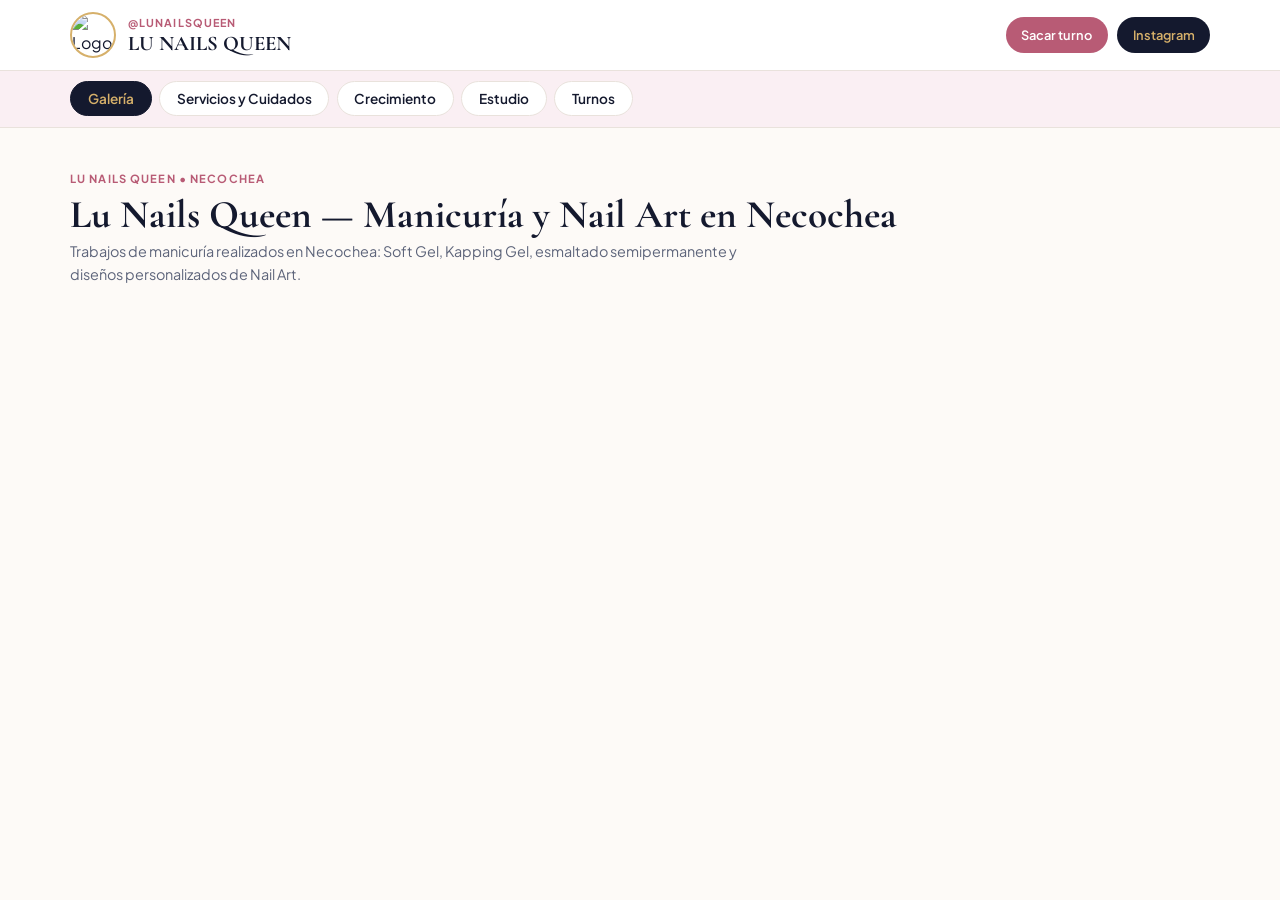
==== commit 1cd8bdd7: "Revise index.html for SEO and content updates Updated HTML structure and content for Lu Nails Queen " ====
--- a/index.html
+++ b/index.html
@@ -1,188 +1,827 @@
 <!DOCTYPE html>
-<html lang="es">
+<html lang="es-AR">
 <head>
   <meta charset="UTF-8" />
-  <meta name="viewport" content="width=device-width, initial-scale=1.0" />
-  <title>LU NAILS QUEEN — @LUNAILSQUEEN</title>
+
+  <meta
+    name="viewport"
+    content="width=device-width, initial-scale=1.0"
+  />
+
+  <!-- SEO PRINCIPAL -->
+  <title>
+    Lu Nails Queen | Manicuría, Soft Gel y Nail Art en Necochea
+  </title>
+
+  <meta
+    name="description"
+    content="Lu Nails Queen en Necochea. Manicuría, Soft Gel, Kapping Gel, esmaltado semipermanente, Nail Art y diseños personalizados. Consultá servicios, precios y reservá tu turno."
+  />
+
+  <meta
+    name="robots"
+    content="index, follow, max-image-preview:large"
+  />
+
+  <link
+    rel="canonical"
+    href="https://sebasabri2025-cyber.github.io/Lu-Nails-Queen/"
+  />
+
+  <meta
+    name="theme-color"
+    content="#f4d9df"
+  />
+
+  <!-- OPEN GRAPH -->
+  <meta
+    property="og:type"
+    content="website"
+  />
+
+  <meta
+    property="og:site_name"
+    content="Lu Nails Queen"
+  />
+
+  <meta
+    property="og:locale"
+    content="es_AR"
+  />
+
+  <meta
+    property="og:title"
+    content="Lu Nails Queen | Manicuría y Nail Art en Necochea"
+  />
+
+  <meta
+    property="og:description"
+    content="Soft Gel, Kapping Gel, esmaltado semipermanente y Nail Art en Necochea. Consultá servicios, precios y reservá tu turno."
+  />
+
+  <meta
+    property="og:url"
+    content="https://sebasabri2025-cyber.github.io/Lu-Nails-Queen/"
+  />
+
+  <!-- TWITTER / X -->
+  <meta
+    name="twitter:card"
+    content="summary_large_image"
+  />
+
+  <meta
+    name="twitter:title"
+    content="Lu Nails Queen | Manicuría y Nail Art en Necochea"
+  />
+
+  <meta
+    name="twitter:description"
+    content="Manicuría, Soft Gel, Kapping Gel, semipermanente y Nail Art en Necochea."
+  />
+
+  <!-- DATOS ESTRUCTURADOS PARA GOOGLE -->
+  <script type="application/ld+json">
+  {
+    "@context": "https://schema.org",
+    "@type": "NailSalon",
+    "@id": "https://sebasabri2025-cyber.github.io/Lu-Nails-Queen/#nailsalon",
+    "name": "Lu Nails Queen",
+    "url": "https://sebasabri2025-cyber.github.io/Lu-Nails-Queen/",
+    "description": "Manicuría, Soft Gel, Kapping Gel, esmaltado semipermanente y Nail Art en Necochea.",
+    "image": "https://sebasabri2025-cyber.github.io/Lu-Nails-Queen/fotos/Logo.jpeg",
+    "sameAs": [
+      "https://www.instagram.com/lunailsqueen/"
+    ],
+    "address": {
+      "@type": "PostalAddress",
+      "streetAddress": "Calle 59 N.º 2966",
+      "addressLocality": "Necochea",
+      "addressRegion": "Buenos Aires",
+      "addressCountry": "AR"
+    },
+    "areaServed": {
+      "@type": "City",
+      "name": "Necochea"
+    },
+    "hasOfferCatalog": {
+      "@type": "OfferCatalog",
+      "name": "Servicios de manicuría",
+      "itemListElement": [
+        {
+          "@type": "Offer",
+          "name": "Soft Gel",
+          "price": "32000",
+          "priceCurrency": "ARS"
+        },
+        {
+          "@type": "Offer",
+          "name": "Kapping Gel",
+          "price": "26000",
+          "priceCurrency": "ARS"
+        },
+        {
+          "@type": "Offer",
+          "name": "Esmaltado Semipermanente",
+          "price": "23000",
+          "priceCurrency": "ARS"
+        }
+      ]
+    }
+  }
+  </script>
+
+  <!-- FUENTES -->
   <link rel="preconnect" href="https://fonts.googleapis.com" />
-  <link rel="preconnect" href="https://fonts.gstatic.com" crossorigin />
+  <link
+    rel="preconnect"
+    href="https://fonts.gstatic.com"
+    crossorigin
+  />
+
   <link
     href="https://fonts.googleapis.com/css2?family=Cormorant+Garamond:wght@600;700&family=Plus+Jakarta+Sans:wght@400;500;600;700&display=swap"
     rel="stylesheet"
   />
-  <!-- Ruta relativa a la hoja de estilos en la misma carpeta -->
-  <link rel="stylesheet" href="styles.css" />
+
+  <!-- ESTILOS -->
+  <link
+    rel="stylesheet"
+    href="styles.css"
+  />
 </head>
+
 <body>
+
+  <!-- ENCABEZADO -->
+
   <header class="topbar">
+
     <div class="wrap topbar-inner">
-      <a href="#top" class="brand" data-tab-jump="galeria">
-        <img id="logo-img" alt="Logo LU NAILS QUEEN" />
+
+      <a
+        href="#top"
+        class="brand"
+        data-tab-jump="galeria"
+        aria-label="Lu Nails Queen - inicio"
+      >
+
+        <img
+          id="logo-img"
+          alt="Logo de Lu Nails Queen"
+        />
+
         <div>
-          <span class="handle">@LUNAILSQUEEN</span>
-          <strong>LU NAILS QUEEN</strong>
+
+          <span class="handle">
+            @LUNAILSQUEEN
+          </span>
+
+          <strong>
+            LU NAILS QUEEN
+          </strong>
+
         </div>
+
       </a>
+
+
       <div class="actions">
-        <button type="button" class="btn rose sm" data-tab-jump="turnos">Sacar turno</button>
+
+        <button
+          type="button"
+          class="btn rose sm"
+          data-tab-jump="turnos"
+        >
+          Sacar turno
+        </button>
+
+
         <a
           href="https://www.instagram.com/lunailsqueen/"
           target="_blank"
           rel="noopener noreferrer"
           class="btn primary sm"
+          aria-label="Instagram de Lu Nails Queen"
         >
           Instagram
         </a>
+
       </div>
+
     </div>
+
   </header>
 
-  <nav class="tabs-nav" aria-label="Secciones">
-    <div class="wrap tabs-row" role="tablist">
-      <button type="button" class="tab-btn active" role="tab" aria-selected="true" data-tab="galeria">
+
+  <!-- NAVEGACIÓN -->
+
+  <nav
+    class="tabs-nav"
+    aria-label="Secciones principales"
+  >
+
+    <div
+      class="wrap tabs-row"
+      role="tablist"
+    >
+
+      <button
+        type="button"
+        class="tab-btn active"
+        role="tab"
+        aria-selected="true"
+        data-tab="galeria"
+      >
         Galería
       </button>
-      <button type="button" class="tab-btn" role="tab" aria-selected="false" data-tab="servicios">
+
+
+      <button
+        type="button"
+        class="tab-btn"
+        role="tab"
+        aria-selected="false"
+        data-tab="servicios"
+      >
         Servicios y Cuidados
       </button>
-      <button type="button" class="tab-btn" role="tab" aria-selected="false" data-tab="crecimiento">
+
+
+      <button
+        type="button"
+        class="tab-btn"
+        role="tab"
+        aria-selected="false"
+        data-tab="crecimiento"
+      >
         Crecimiento
       </button>
-      <button type="button" class="tab-btn" role="tab" aria-selected="false" data-tab="estudio">
+
+
+      <button
+        type="button"
+        class="tab-btn"
+        role="tab"
+        aria-selected="false"
+        data-tab="estudio"
+      >
         Estudio
       </button>
-      <button type="button" class="tab-btn" role="tab" aria-selected="false" data-tab="turnos">
+
+
+      <button
+        type="button"
+        class="tab-btn"
+        role="tab"
+        aria-selected="false"
+        data-tab="turnos"
+      >
         Turnos
       </button>
+
     </div>
+
   </nav>
 
-  <main class="main" id="top">
+
+  <main
+    class="main"
+    id="top"
+  >
+
     <div class="wrap">
-      <!-- Pestaña 1: Galería -->
-      <section id="panel-galeria" class="panel active" role="tabpanel">
+
+
+      <!-- ==========================================
+           GALERÍA
+      =========================================== -->
+
+      <section
+        id="panel-galeria"
+        class="panel active"
+        role="tabpanel"
+      >
+
         <div class="panel-head">
+
           <div>
-            <span class="tag">LU NAILS QUEEN • @LUNAILSQUEEN</span>
-            <h1>Trabajos realizados y videos</h1>
+
+            <span class="tag">
+              LU NAILS QUEEN • NECochea
+            </span>
+
+            <h1>
+              Lu Nails Queen — Manicuría y Nail Art en Necochea
+            </h1>
+
+            <p class="sub">
+              Trabajos de manicuría realizados en Necochea:
+              Soft Gel, Kapping Gel, esmaltado semipermanente
+              y diseños personalizados de Nail Art.
+            </p>
+
           </div>
-          <div class="filters" id="filters"></div>
+
+
+          <div
+            class="filters"
+            id="filters"
+          ></div>
+
         </div>
-        <div class="grid" id="gallery"></div>
+
+
+        <div
+          class="grid"
+          id="gallery"
+        ></div>
+
       </section>
 
-      <!-- Pestaña 2: Servicios y Cuidados -->
-      <section id="panel-servicios" class="panel" role="tabpanel">
+
+
+      <!-- ==========================================
+           SERVICIOS
+      =========================================== -->
+
+      <section
+        id="panel-servicios"
+        class="panel"
+        role="tabpanel"
+      >
+
         <div class="panel-head">
+
           <div>
-            <span class="tag">Técnicas y mantenimiento</span>
-            <h2>Servicios y cuidado de la uña natural</h2>
+
+            <span class="tag">
+              MANICURÍA EN NECOCHEA
+            </span>
+
+            <h2>
+              Servicios de manicuría, Soft Gel y Nail Art
+            </h2>
+
             <p class="sub">
-              Conocé cada servicio y respetá los tiempos recomendados para cuidar la uña natural.
-            </p>
+              Conocé los servicios disponibles, sus precios
+              y los tiempos recomendados de mantenimiento.
+            </p>
+
           </div>
+
         </div>
 
+
+        <!-- SERVICIOS Y PRECIOS -->
+
         <div class="services-grid">
+
+
+          <!-- SOFT GEL -->
+
           <article class="service-card">
-            <span class="tag">Sobre uña natural</span>
-            <h3>Esmaltado Semipermanente</h3>
+
+            <span class="tag">
+              Extensión flexible
+            </span>
+
+            <h3>
+              Soft Gel
+            </h3>
+
             <p>
-              Se realiza sobre la uña natural con esmaltes especiales que secan y endurecen mediante una lámpara UV/LED, aportando color, brillo y mayor duración que un esmalte convencional.
-            </p>
+              Sistema de extensión de uñas mediante tips de gel
+              flexible que se adhieren sobre la uña natural
+              y se curan con lámpara UV/LED.
+            </p>
+
             <p>
-              No aporta una extensión ni un refuerzo estructural significativo. Se recomienda realizar el retiro profesional para evitar dañar la lámina ungueal.
-            </p>
+              Permite modificar el largo y la forma de las uñas
+              con un acabado uniforme, delicado y natural.
+            </p>
+
             <div class="service-foot">
-              <span class="service-time">Duración aproximada: 15 a 21 días</span>
-              <button type="button" class="btn primary sm" data-book="Esmaltado Semipermanente">
+
+              <strong>
+                $32.000
+              </strong>
+
+              <button
+                type="button"
+                class="btn primary sm"
+                data-book="Soft Gel"
+              >
                 Pedir turno
               </button>
+
             </div>
+
           </article>
 
+
+
+          <!-- KAPPING -->
+
           <article class="service-card">
-            <span class="tag">Refuerzo sobre uña natural</span>
-            <h3>Kapping Gel</h3>
+
+            <span class="tag">
+              Refuerzo sobre uña natural
+            </span>
+
+            <h3>
+              Kapping Gel
+            </h3>
+
             <p>
-              Consiste en aplicar una capa de gel constructor o material de refuerzo sobre la uña natural, sin modificar considerablemente su largo.
-            </p>
+              Refuerzo realizado sobre la uña natural para aportar
+              mayor estructura, resistencia y protección, sin
+              modificar considerablemente su largo.
+            </p>
+
             <p>
-              Su función es aportar mayor estructura, resistencia y protección, ayudando a prevenir quiebres y permitiendo mantener el largo natural de las uñas. Es ideal para fortalecer sin recurrir a una extensión.
-            </p>
+              Ideal para quienes desean fortalecer sus uñas naturales
+              y reducir el riesgo de quiebres.
+            </p>
+
             <div class="service-foot">
-              <span class="service-time">Mantenimiento recomendado: cada 15 a 21 días</span>
-              <button type="button" class="btn primary sm" data-book="Kapping Gel">
+
+              <strong>
+                $26.000
+              </strong>
+
+              <button
+                type="button"
+                class="btn primary sm"
+                data-book="Kapping Gel"
+              >
                 Pedir turno
               </button>
+
             </div>
+
           </article>
 
+
+
+          <!-- SEMIPERMANENTE -->
+
           <article class="service-card">
-            <span class="tag">Extensión flexible</span>
-            <h3>Soft Gel</h3>
+
+            <span class="tag">
+              Sobre uña natural
+            </span>
+
+            <h3>
+              Esmaltado Semipermanente
+            </h3>
+
             <p>
-              Sistema de extensión de uñas que utiliza tips de gel flexible que cubren la superficie de la uña natural y se adhieren mediante un gel especial, curado en lámpara UV/LED.
-            </p>
+              Esmaltado sobre la uña natural con productos que
+              se curan mediante lámpara UV/LED, proporcionando
+              color, brillo y mayor duración.
+            </p>
+
             <p>
-              Permite modificar el largo y la forma con un acabado uniforme, delicado y natural, sin realizar una construcción tradicional con acrílico o gel esculpido.
-            </p>
+              No constituye una extensión de la uña ni un refuerzo
+              estructural significativo.
+            </p>
+
             <div class="service-foot">
-              <span class="service-time">
-                Mantenimiento: cada 15 a 21 días (hasta 28 días en casos muy especiales, previa evaluación profesional)
-              </span>
-              <button type="button" class="btn primary sm" data-book="Soft Gel">
+
+              <strong>
+                $23.000
+              </strong>
+
+              <button
+                type="button"
+                class="btn primary sm"
+                data-book="Esmaltado Semipermanente"
+              >
                 Pedir turno
               </button>
+
             </div>
+
           </article>
+
         </div>
 
+
+
+        <!-- RETIROS -->
+
+        <div class="care-card">
+
+          <span class="tag">
+            RETIROS
+          </span>
+
+          <h3>
+            Retiro de producto y cuidado de uñas
+          </h3>
+
+          <p>
+            Los retiros se realizan de acuerdo con el servicio
+            que tenga actualmente la clienta y con la continuidad
+            que desee realizar.
+          </p>
+
+
+          <div class="services-grid">
+
+            <article class="service-card">
+
+              <h3>
+                Retiro propio + otro servicio
+              </h3>
+
+              <p>
+                Retiro de un servicio realizado en Lu Nails Queen
+                para continuar con una nueva prestación.
+              </p>
+
+              <strong>
+                $12.000
+              </strong>
+
+            </article>
+
+
+            <article class="service-card">
+
+              <h3>
+                Retiro de otra colega + otro servicio
+              </h3>
+
+              <p>
+                Retiro de producto realizado por otra profesional
+                para continuar con un nuevo servicio.
+              </p>
+
+              <strong>
+                $14.000
+              </strong>
+
+            </article>
+
+
+            <article class="service-card">
+
+              <h3>
+                Retiro final propio + cuidado
+              </h3>
+
+              <p>
+                Retiro final de un servicio propio acompañado
+                de cuidado de las uñas naturales.
+              </p>
+
+              <strong>
+                $15.000
+              </strong>
+
+            </article>
+
+
+            <article class="service-card">
+
+              <h3>
+                Retiro final de otra colega + cuidado
+              </h3>
+
+              <p>
+                Retiro final de un servicio realizado por otra
+                profesional más cuidado de las uñas naturales.
+              </p>
+
+              <strong>
+                $17.000
+              </strong>
+
+            </article>
+
+          </div>
+
+        </div>
+
+
+
+        <!-- EFECTOS Y DISEÑOS -->
+
+        <div class="care-card">
+
+          <span class="tag">
+            EFECTOS Y DISEÑOS
+          </span>
+
+          <h3>
+            Nail Art y diseños personalizados
+          </h3>
+
+          <p>
+            Los efectos y diseños se cotizan como adicionales
+            al servicio elegido.
+          </p>
+
+          <p>
+            <strong>
+              Diseños para las 10 uñas: desde $5.000
+            </strong>
+          </p>
+
+          <p>
+            <strong>
+              Precio por uña: desde $800
+            </strong>
+          </p>
+
+          <p>
+            Para poder pasarte el presupuesto completo, enviame
+            una foto de cómo te gustaría realizarte las uñas.
+            Así podemos evaluar el diseño, indicarte los adicionales
+            correspondientes y calcular el precio final según
+            el servicio y los efectos que elijas.
+          </p>
+
+          <p>
+            De esta manera ya tenés el presupuesto completo
+            antes de reservar tu turno.
+          </p>
+
+          <div class="actions">
+
+            <button
+              type="button"
+              class="btn rose"
+              data-tab-jump="turnos"
+            >
+              Consultar diseño
+            </button>
+
+          </div>
+
+        </div>
+
+
+
+        <!-- CUIDADOS -->
+
         <aside class="care-card">
-          <span class="tag">Salud ungueal</span>
-          <h3>Importancia del retiro y renovación del servicio</h3>
+
+          <span class="tag">
+            SALUD UNGUEAL
+          </span>
+
+          <h3>
+            Importancia del retiro y renovación del servicio
+          </h3>
+
           <p>
-            El retiro y la renovación del producto deben realizarse cada <strong>15 a 21 días (2 a 3 semanas)</strong>, dependiendo del crecimiento natural de la uña y del estado del servicio. Respetar estos tiempos es fundamental para mantener la salud de la uña natural y evitar posibles complicaciones.
+            El retiro y la renovación del producto deben realizarse
+            cada <strong>15 a 21 días (2 a 3 semanas)</strong>,
+            dependiendo del crecimiento natural de la uña y del
+            estado del servicio.
           </p>
+
           <p>
-            A medida que la uña crece, el producto pierde su distribución y equilibrio inicial, lo que puede generar desprendimientos entre el material y la uña natural. Cuando se producen estos espacios, puede ingresar y quedar retenida humedad, creando un ambiente favorable para la proliferación de bacterias y hongos. Además, el crecimiento modifica el punto de equilibrio y puede generar mayor efecto de palanca, aumentando el riesgo de quiebres, lesiones y daños en la uña natural.
+            A medida que la uña crece, el producto pierde su
+            distribución y equilibrio inicial, lo que puede generar
+            desprendimientos entre el material y la uña natural.
           </p>
+
           <p>
-            Superar los 21 días no significa que necesariamente se desarrollarán hongos o bacterias; sin embargo, cuando existen desprendimientos, filtraciones o acumulación de humedad, el riesgo aumenta. Por este motivo se recomienda no prolongar innecesariamente el tiempo entre servicios y realizar el retiro correspondiente, evaluar el estado de la uña natural y renovar dentro del período indicado (en Soft Gel, no prolongar más allá de los 21 días de forma habitual; solo hasta 28 días en casos muy especiales previa evaluación profesional).
+            Por este motivo se recomienda no prolongar
+            innecesariamente el tiempo entre servicios y realizar
+            el retiro correspondiente, evaluar el estado de la
+            uña natural y renovar dentro del período indicado.
           </p>
+
+          <p>
+            En Soft Gel, el mantenimiento habitual se recomienda
+            dentro de los 15 a 21 días. Los casos excepcionales
+            pueden requerir una evaluación profesional.
+          </p>
+
         </aside>
+
       </section>
 
-      <!-- Pestaña 3: Crecimiento -->
-      <section id="panel-crecimiento" class="panel" role="tabpanel">
+
+
+      <!-- ==========================================
+           CRECIMIENTO
+      =========================================== -->
+
+      <section
+        id="panel-crecimiento"
+        class="panel"
+        role="tabpanel"
+      >
+
         <div class="panel-head">
+
           <div>
-            <span class="tag">Duración comprobada</span>
-            <h2>Crecimiento en Soft Gel</h2>
-            <p class="sub">Registros a las 3 semanas, 1 mes, más de 1 mes y 2 meses.</p>
+
+            <span class="tag">
+              DURACIÓN COMPROBADA
+            </span>
+
+            <h2>
+              Crecimiento y mantenimiento del Soft Gel
+            </h2>
+
+            <p class="sub">
+              Registros a las 3 semanas, 1 mes, más de 1 mes
+              y 2 meses.
+            </p>
+
           </div>
-          <button type="button" class="btn rose sm" data-book="Retiro y renovación">
+
+
+          <button
+            type="button"
+            class="btn rose sm"
+            data-book="Retiro y renovación"
+          >
             Pedir turno de renovación
           </button>
+
         </div>
-        <div class="grid" id="growth"></div>
+
+
+        <div
+          class="grid"
+          id="growth"
+        ></div>
+
       </section>
 
-      <!-- Pestaña 4: Estudio -->
-      <section id="panel-estudio" class="panel" role="tabpanel">
+
+
+      <!-- ==========================================
+           ESTUDIO
+      =========================================== -->
+
+      <section
+        id="panel-estudio"
+        class="panel"
+        role="tabpanel"
+      >
+
         <div class="studio-grid">
+
           <div class="studio-pics">
-            <img id="studio-work-img" alt="Lu trabajando en el estudio" />
-            <img id="studio-tips-img" alt="Aplicación de tips Soft Gel" />
+
+            <img
+              id="studio-work-img"
+              alt="Lu Nails Queen trabajando en su estudio de manicuría en Necochea"
+            />
+
+            <img
+              id="studio-tips-img"
+              alt="Aplicación de tips Soft Gel en Lu Nails Queen"
+            />
+
           </div>
+
+
           <div class="studio-copy">
-            <span class="tag">El espacio</span>
-            <h2>Atención cuidada en cada detalle</h2>
+
+            <span class="tag">
+              LU NAILS QUEEN • NECOCHEA
+            </span>
+
+            <h2>
+              Manicuría y Nail Art en Necochea
+            </h2>
+
             <p>
-              Desde la preparación de la uña natural y colocación de tips Soft Gel hasta diseños con ojo de gato, blooming, francesitas, strass y dijes.
-            </p>
+              Atención cuidada en cada detalle, desde la preparación
+              de la uña natural y colocación de tips Soft Gel hasta
+              diseños con ojo de gato, blooming, francesitas,
+              strass, dijes y otros efectos personalizados.
+            </p>
+
+            <p>
+              Encontranos en
+              <strong>
+                Calle 59 N.º 2966, Necochea
+              </strong>.
+            </p>
+
+
             <div class="actions">
-              <button type="button" class="btn rose" data-tab-jump="turnos">Sacar turno</button>
+
+              <button
+                type="button"
+                class="btn rose"
+                data-tab-jump="turnos"
+              >
+                Sacar turno
+              </button>
+
+
               <a
                 href="https://www.instagram.com/lunailsqueen/"
                 target="_blank"
@@ -191,108 +830,130 @@
               >
                 @LUNAILSQUEEN
               </a>
+
             </div>
+
           </div>
+
         </div>
+
       </section>
 
-      <!-- Pestaña 5: Turnos -->
-      <section id="panel-turnos" class="panel" role="tabpanel">
+
+
+      <!-- ==========================================
+           TURNOS
+      =========================================== -->
+
+      <section
+        id="panel-turnos"
+        class="panel"
+        role="tabpanel"
+      >
+
         <div class="panel-head">
+
           <div>
-            <span class="tag">Reservas</span>
-            <h2>Sacar turno</h2>
-            <p class="sub">Completá los datos para enviar tu consulta por WhatsApp o copiar el mensaje.</p>
+
+            <span class="tag">
+              RESERVAS • NECOCHEA
+            </span>
+
+            <h2>
+              Sacar turno en Lu Nails Queen
+            </h2>
+
+            <p class="sub">
+              Completá los datos para enviar tu consulta
+              por WhatsApp o copiar el mensaje.
+            </p>
+
           </div>
+
         </div>
 
+
         <div class="booking-box">
-          <form class="booking-form" id="booking-form">
+
+          <form
+            class="booking-form"
+            id="booking-form"
+          >
+
             <div class="form-row">
+
               <div class="field">
-                <label for="client-name">Tu nombre</label>
-                <input type="text" id="client-name" placeholder="Ej: Valentina" required />
+
+                <label for="client-name">
+                  Tu nombre
+                </label>
+
+                <input
+                  type="text"
+                  id="client-name"
+                  placeholder="Ej: Valentina"
+                  required
+                />
+
               </div>
+
+
               <div class="field">
-                <label for="service-select">Servicio</label>
+
+                <label for="service-select">
+                  Servicio
+                </label>
+
                 <select id="service-select">
-                  <option value="Soft Gel">Soft Gel</option>
-                  <option value="Kapping Gel">Kapping Gel</option>
-                  <option value="Esmaltado Semipermanente">Esmaltado Semipermanente</option>
-                  <option value="Retiro y renovación">Retiro y renovación</option>
+
+                  <option value="Soft Gel">
+                    Soft Gel — $32.000
+                  </option>
+
+                  <option value="Kapping Gel">
+                    Kapping Gel — $26.000
+                  </option>
+
+                  <option value="Esmaltado Semipermanente">
+                    Semipermanente — $23.000
+                  </option>
+
+                  <option value="Retiro y renovación">
+                    Retiro y renovación
+                  </option>
+
                 </select>
+
               </div>
+
             </div>
 
+
             <div class="form-row">
+
               <div class="field">
-                <label for="pref-day">Día preferido</label>
-                <input type="text" id="pref-day" placeholder="Ej: Esta semana / Viernes" />
+
+                <label for="pref-day">
+                  Día preferido
+                </label>
+
+                <input
+                  type="text"
+                  id="pref-day"
+                  placeholder="Ej: Esta semana / Viernes"
+                />
+
               </div>
+
+
               <div class="field">
-                <label for="pref-time">Horario preferido</label>
+
+                <label for="pref-time">
+                  Horario preferido
+                </label>
+
                 <select id="pref-time">
-                  <option value="Mañana">Mañana</option>
-                  <option value="Tarde">Tarde</option>
-                  <option value="A coordinar">A coordinar</option>
-                </select>
-              </div>
-            </div>
-
-            <div class="field">
-              <label for="design-notes">Formato, largo o diseño</label>
-              <textarea id="design-notes" placeholder="Contanos qué estilo te gusta o si tenés producto actual..."></textarea>
-            </div>
-
-            <p class="status-note" id="booking-status"></p>
-
-            <div class="actions">
-              <button type="submit" class="btn rose">Enviar por WhatsApp</button>
-              <button type="button" class="btn ghost" id="copy-msg">Copiar mensaje</button>
-              <a
-                href="https://www.instagram.com/lunailsqueen/"
-                target="_blank"
-                rel="noopener noreferrer"
-                class="btn primary"
-              >
-                Abrir Instagram
-              </a>
-            </div>
-          </form>
-        </div>
-      </section>
-    </div>
-  </main>
-
-  <footer class="foot">
-    <div class="wrap foot-inner">
-      <span><strong>LU NAILS QUEEN</strong> — @LUNAILSQUEEN</span>
-      <span id="summary"></span>
-    </div>
-  </footer>
-
-  <!-- Visor ampliado para fotos y videos -->
-  <div class="viewer" id="viewer" aria-hidden="true">
-    <div class="viewer-box">
-      <div class="viewer-top">
-        <span class="tag" id="viewer-tag"></span>
-        <button type="button" class="viewer-close" id="viewer-close" aria-label="Cerrar">&times;</button>
-      </div>
-      <div class="viewer-stage" id="viewer-stage"></div>
-      <div class="viewer-meta">
-        <h3 id="viewer-title"></h3>
-        <p id="viewer-desc"></p>
-      </div>
-      <div class="viewer-nav">
-        <button type="button" class="btn rose sm" id="viewer-to-book">Pedir este diseño</button>
-        <div class="viewer-arrows">
-          <button type="button" class="btn ghost sm" id="viewer-prev">Anterior</button>
-          <button type="button" class="btn primary sm" id="viewer-next">Siguiente</button>
-        </div>
-      </div>
-    </div>
-  </div>
-
-  <script src="app.js"></script>
-</body>
-</html>+
+                  <option value="Mañana">
+                    Mañana
+               
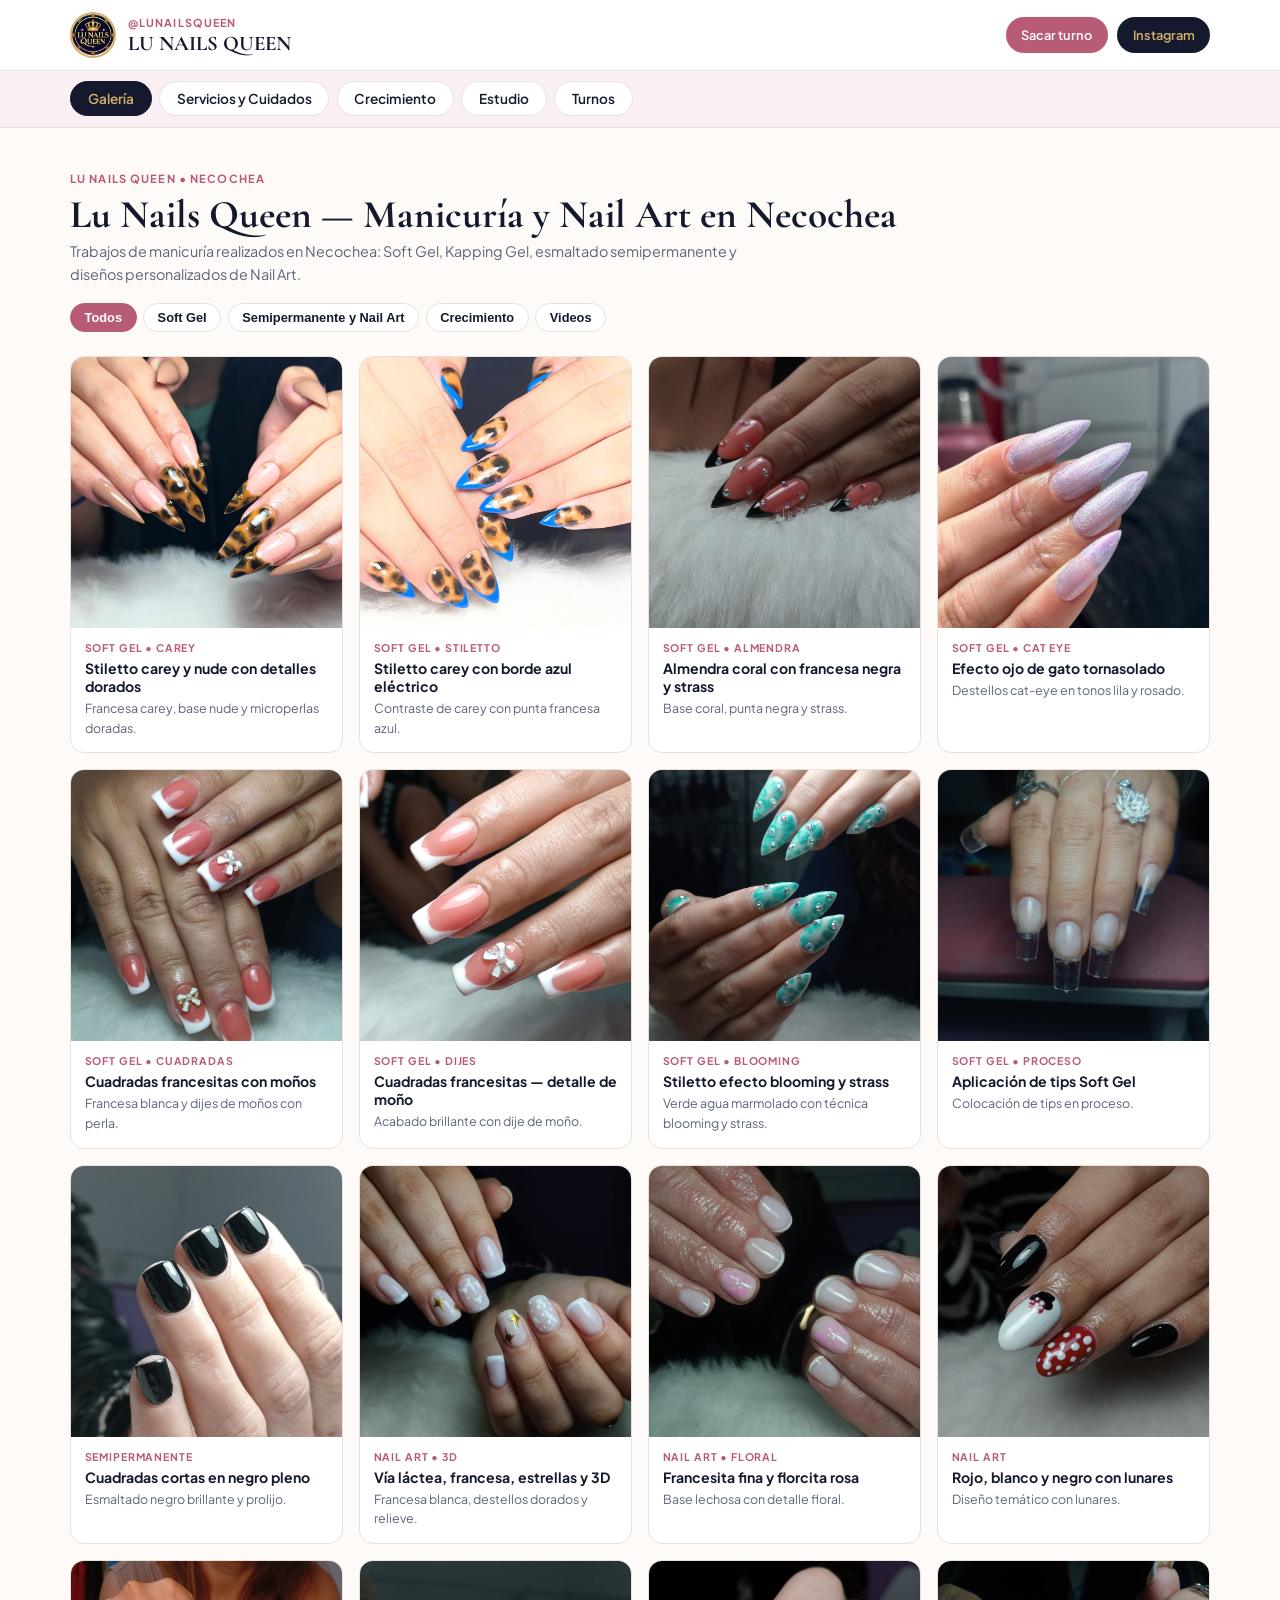
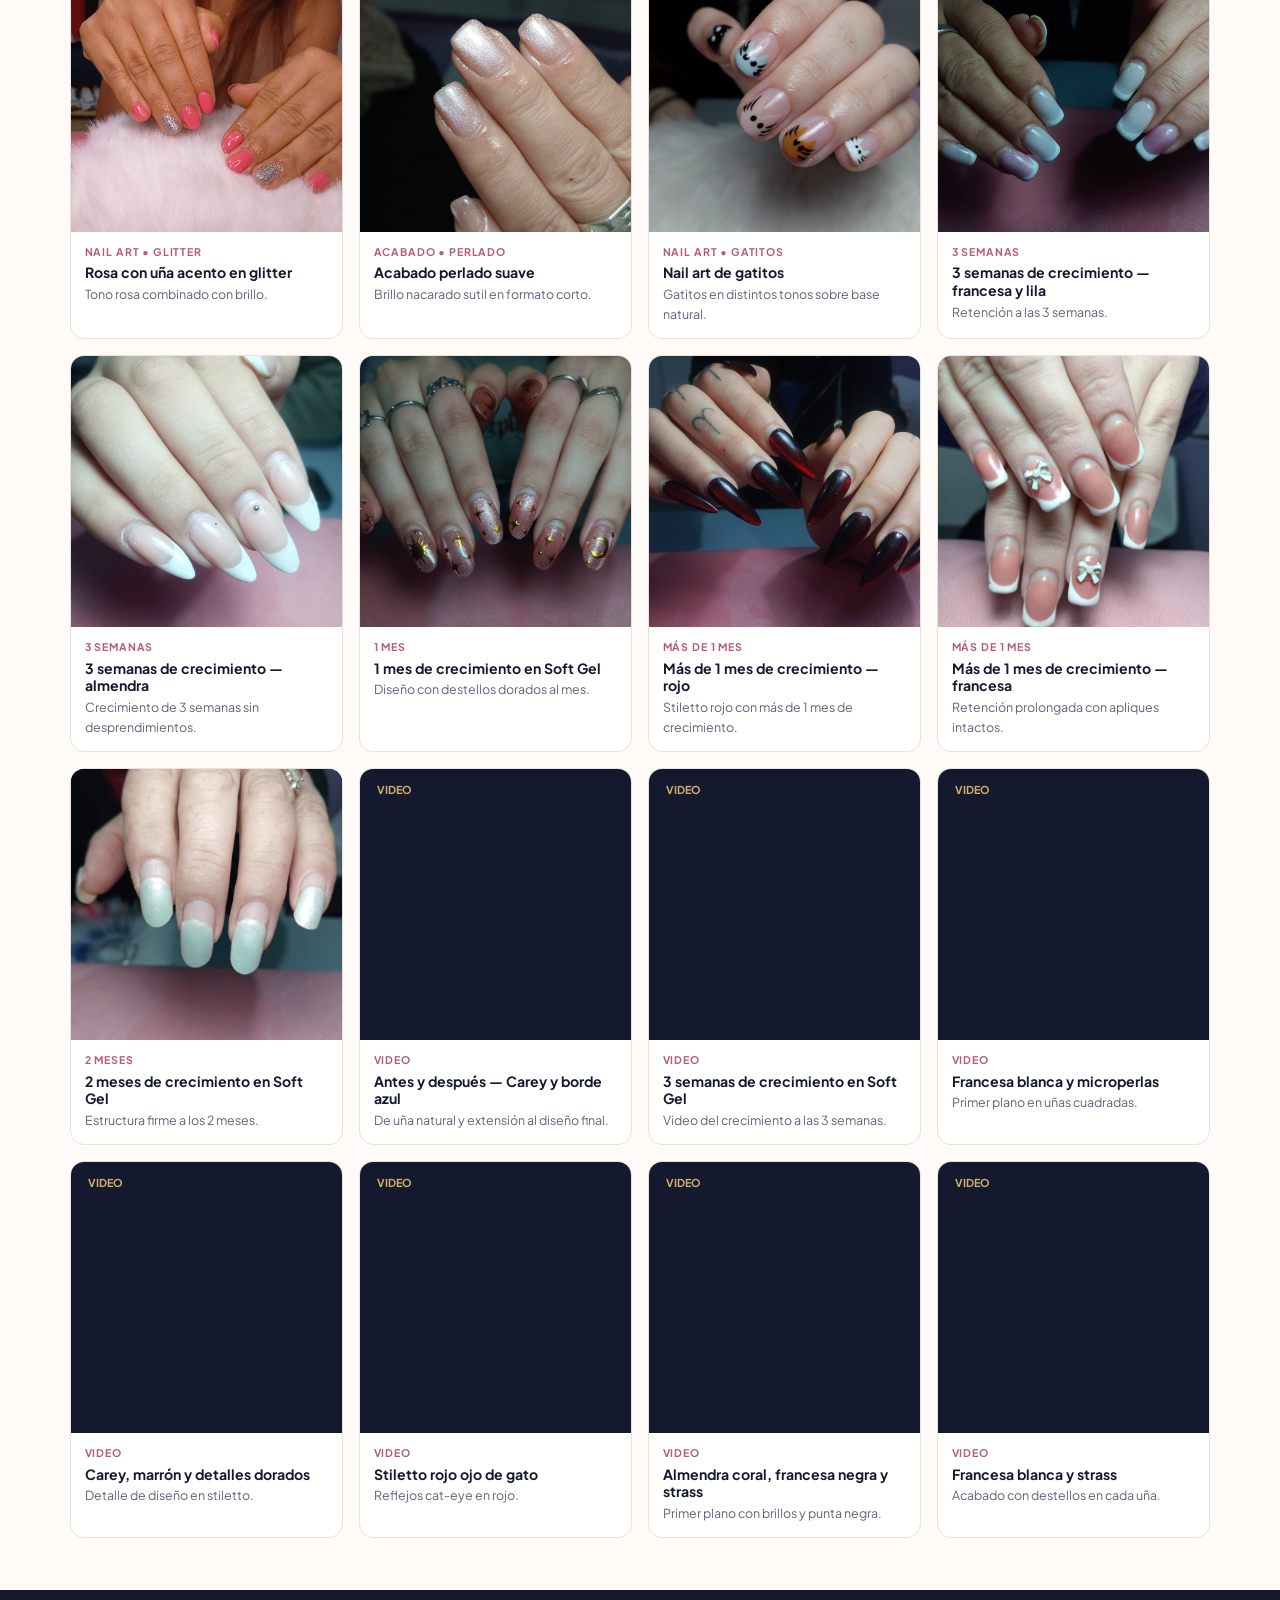
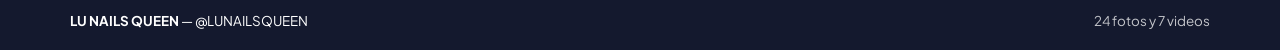
==== commit acddd292: "Add options and textarea to index.html" ====
--- a/index.html
+++ b/index.html
@@ -956,4 +956,224 @@
 
                   <option value="Mañana">
                     Mañana
-               
+                  </option>
+
+                  <option value="Tarde">
+                    Tarde
+                  </option>
+
+                  <option value="A coordinar">
+                    A coordinar
+                  </option>
+
+                </select>
+
+              </div>
+
+            </div>
+
+
+            <div class="field">
+
+              <label for="design-notes">
+                Formato, largo o diseño
+              </label>
+
+              <textarea
+                id="design-notes"
+                placeholder="Contanos qué estilo te gusta o si tenés una foto de referencia..."
+              ></textarea>
+
+            </div>
+
+
+            <p
+              class="status-note"
+              id="booking-status"
+            ></p>
+
+
+            <div class="actions">
+
+              <button
+                type="submit"
+                class="btn rose"
+              >
+                Enviar por WhatsApp
+              </button>
+
+
+              <button
+                type="button"
+                class="btn ghost"
+                id="copy-msg"
+              >
+                Copiar mensaje
+              </button>
+
+
+              <a
+                href="https://www.instagram.com/lunailsqueen/"
+                target="_blank"
+                rel="noopener noreferrer"
+                class="btn primary"
+              >
+                Abrir Instagram
+              </a>
+
+            </div>
+
+          </form>
+
+
+          <div class="care-card">
+
+            <span class="tag">
+              UBICACIÓN
+            </span>
+
+            <h3>
+              Lu Nails Queen — Necochea
+            </h3>
+
+            <p>
+              <strong>
+                Calle 59 N.º 2966
+              </strong>
+            </p>
+
+            <p>
+              Necochea, Buenos Aires, Argentina.
+            </p>
+
+            <p>
+              Para consultar disponibilidad, precios de diseños
+              o enviar una foto de referencia, podés comunicarte
+              mediante WhatsApp o Instagram.
+            </p>
+
+          </div>
+
+        </div>
+
+      </section>
+
+    </div>
+
+  </main>
+
+
+
+  <!-- PIE -->
+
+  <footer class="foot">
+
+    <div class="wrap foot-inner">
+
+      <span>
+        <strong>
+          LU NAILS QUEEN
+        </strong>
+        — @LUNAILSQUEEN
+      </span>
+
+
+      <span id="summary"></span>
+
+    </div>
+
+  </footer>
+
+
+
+  <!-- VISOR DE FOTOS Y VIDEOS -->
+
+  <div
+    class="viewer"
+    id="viewer"
+    aria-hidden="true"
+  >
+
+    <div class="viewer-box">
+
+      <div class="viewer-top">
+
+        <span
+          class="tag"
+          id="viewer-tag"
+        ></span>
+
+
+        <button
+          type="button"
+          class="viewer-close"
+          id="viewer-close"
+          aria-label="Cerrar"
+        >
+          &times;
+        </button>
+
+      </div>
+
+
+      <div
+        class="viewer-stage"
+        id="viewer-stage"
+      ></div>
+
+
+      <div class="viewer-meta">
+
+        <h3 id="viewer-title"></h3>
+
+        <p id="viewer-desc"></p>
+
+      </div>
+
+
+      <div class="viewer-nav">
+
+        <button
+          type="button"
+          class="btn rose sm"
+          id="viewer-to-book"
+        >
+          Pedir este diseño
+        </button>
+
+
+        <div class="viewer-arrows">
+
+          <button
+            type="button"
+            class="btn ghost sm"
+            id="viewer-prev"
+          >
+            Anterior
+          </button>
+
+
+          <button
+            type="button"
+            class="btn primary sm"
+            id="viewer-next"
+          >
+            Siguiente
+          </button>
+
+        </div>
+
+      </div>
+
+    </div>
+
+  </div>
+
+
+
+  <!-- JAVASCRIPT -->
+
+  <script src="app.js"></script>
+
+</body>
+</html>
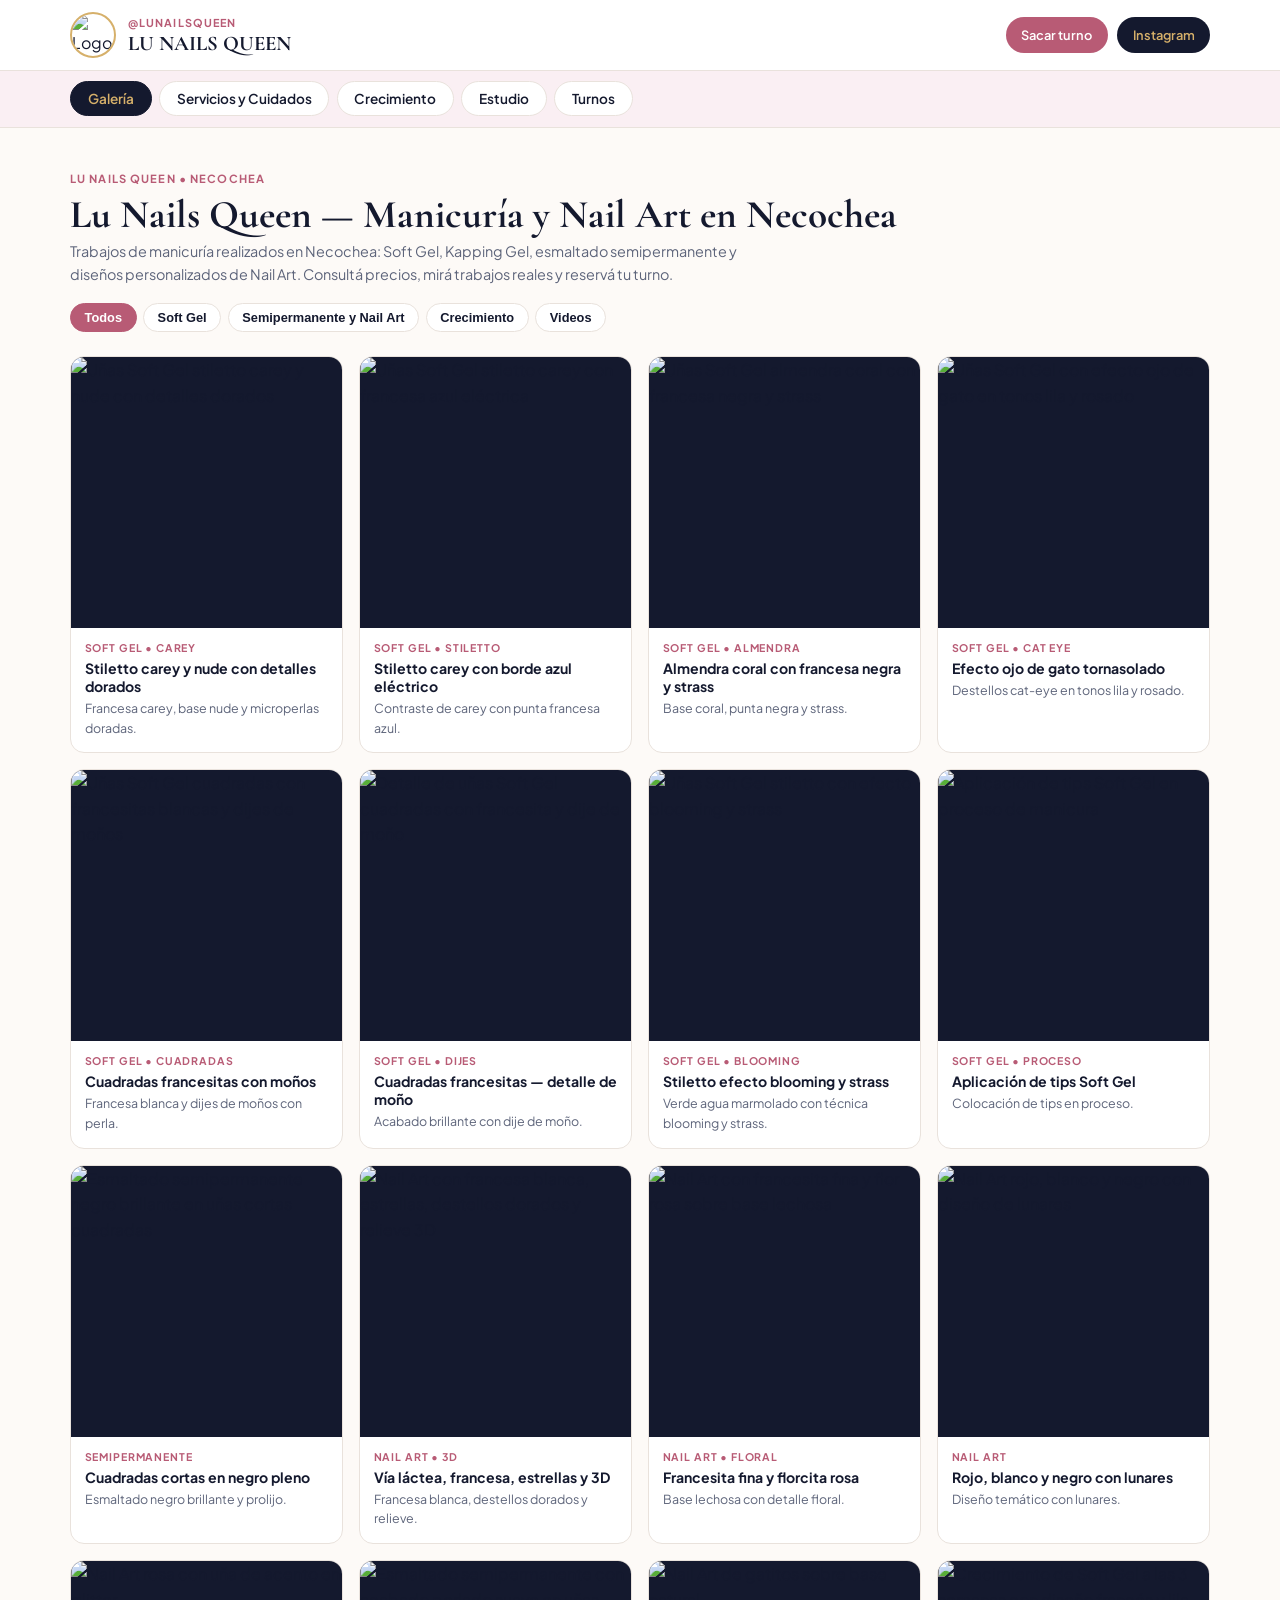
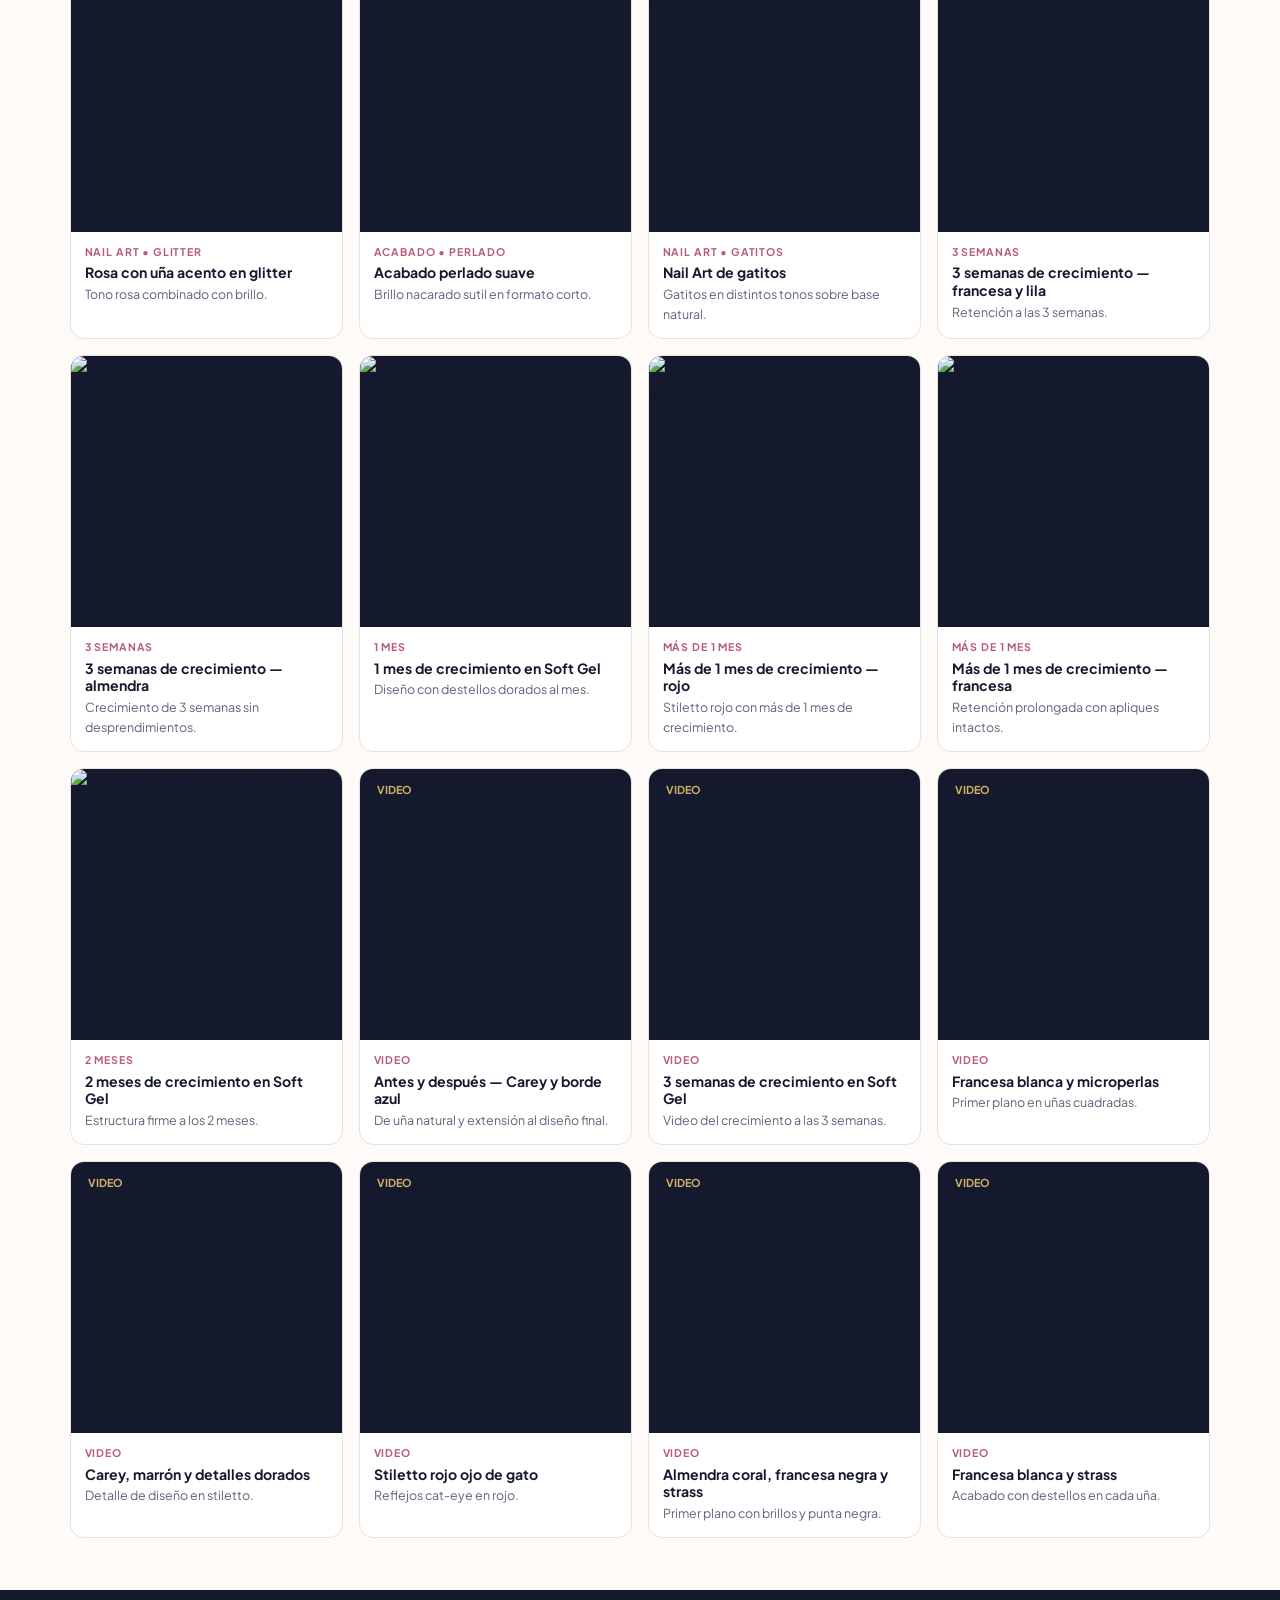
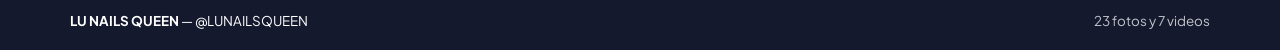
==== commit 1832bacc: "Add files via upload" ====
--- a/index.html
+++ b/index.html
@@ -10,12 +10,12 @@
 
   <!-- SEO PRINCIPAL -->
   <title>
-    Lu Nails Queen | Manicuría, Soft Gel y Nail Art en Necochea
+    Lu Nails Queen | Manicuría y Nail Art en Necochea
   </title>
 
   <meta
     name="description"
-    content="Lu Nails Queen en Necochea. Manicuría, Soft Gel, Kapping Gel, esmaltado semipermanente, Nail Art y diseños personalizados. Consultá servicios, precios y reservá tu turno."
+    content="Lu Nails Queen en Necochea: manicuría, Soft Gel, Kapping Gel, esmaltado semipermanente y Nail Art. Conocé servicios, precios y reservá tu turno."
   />
 
   <meta
@@ -28,6 +28,12 @@
     href="https://sebasabri2025-cyber.github.io/Lu-Nails-Queen/"
   />
 
+  <link
+    rel="icon"
+    type="image/jpeg"
+    href="fotos/lu-nails-queen-logo.jpeg"
+  />
+
   <meta
     name="theme-color"
     content="#f4d9df"
@@ -64,6 +70,16 @@
     content="https://sebasabri2025-cyber.github.io/Lu-Nails-Queen/"
   />
 
+  <meta
+    property="og:image"
+    content="https://sebasabri2025-cyber.github.io/Lu-Nails-Queen/fotos/lu-nails-queen-logo.jpeg"
+  />
+
+  <meta
+    property="og:image:alt"
+    content="Logo de Lu Nails Queen, manicuría y Nail Art en Necochea"
+  />
+
   <!-- TWITTER / X -->
   <meta
     name="twitter:card"
@@ -78,6 +94,11 @@
   <meta
     name="twitter:description"
     content="Manicuría, Soft Gel, Kapping Gel, semipermanente y Nail Art en Necochea."
+  />
+
+  <meta
+    name="twitter:image"
+    content="https://sebasabri2025-cyber.github.io/Lu-Nails-Queen/fotos/lu-nails-queen-logo.jpeg"
   />
 
   <!-- DATOS ESTRUCTURADOS PARA GOOGLE -->
@@ -89,7 +110,8 @@
     "name": "Lu Nails Queen",
     "url": "https://sebasabri2025-cyber.github.io/Lu-Nails-Queen/",
     "description": "Manicuría, Soft Gel, Kapping Gel, esmaltado semipermanente y Nail Art en Necochea.",
-    "image": "https://sebasabri2025-cyber.github.io/Lu-Nails-Queen/fotos/Logo.jpeg",
+    "image": "https://sebasabri2025-cyber.github.io/Lu-Nails-Queen/fotos/lu-nails-queen-logo.jpeg",
+    "priceRange": "$$",
     "sameAs": [
       "https://www.instagram.com/lunailsqueen/"
     ],
@@ -169,6 +191,9 @@
         <img
           id="logo-img"
           alt="Logo de Lu Nails Queen"
+          width="46"
+          height="46"
+          decoding="async"
         />
 
         <div>
@@ -308,7 +333,7 @@
           <div>
 
             <span class="tag">
-              LU NAILS QUEEN • NECochea
+              LU NAILS QUEEN • NECOCHEA
             </span>
 
             <h1>
@@ -318,7 +343,8 @@
             <p class="sub">
               Trabajos de manicuría realizados en Necochea:
               Soft Gel, Kapping Gel, esmaltado semipermanente
-              y diseños personalizados de Nail Art.
+              y diseños personalizados de Nail Art. Consultá precios,
+              mirá trabajos reales y reservá tu turno.
             </p>
 
           </div>
@@ -776,11 +802,15 @@
             <img
               id="studio-work-img"
               alt="Lu Nails Queen trabajando en su estudio de manicuría en Necochea"
+              loading="lazy"
+              decoding="async"
             />
 
             <img
               id="studio-tips-img"
               alt="Aplicación de tips Soft Gel en Lu Nails Queen"
+              loading="lazy"
+              decoding="async"
             />
 
           </div>
--- a/styles.css
+++ b/styles.css
@@ -599,4 +599,16 @@
   .grid, .studio-pics {
     grid-template-columns: 1fr;
   }
-}+}
+
+/* Accesibilidad: foco visible para teclado */
+:focus-visible {
+  outline: 3px solid var(--gold);
+  outline-offset: 3px;
+}
+
+.tab-btn, .filter-btn, .btn, .viewer-close {
+  -webkit-tap-highlight-color: transparent;
+}
+
+.card:focus-visible { outline: 3px solid var(--gold); outline-offset: 3px; }
